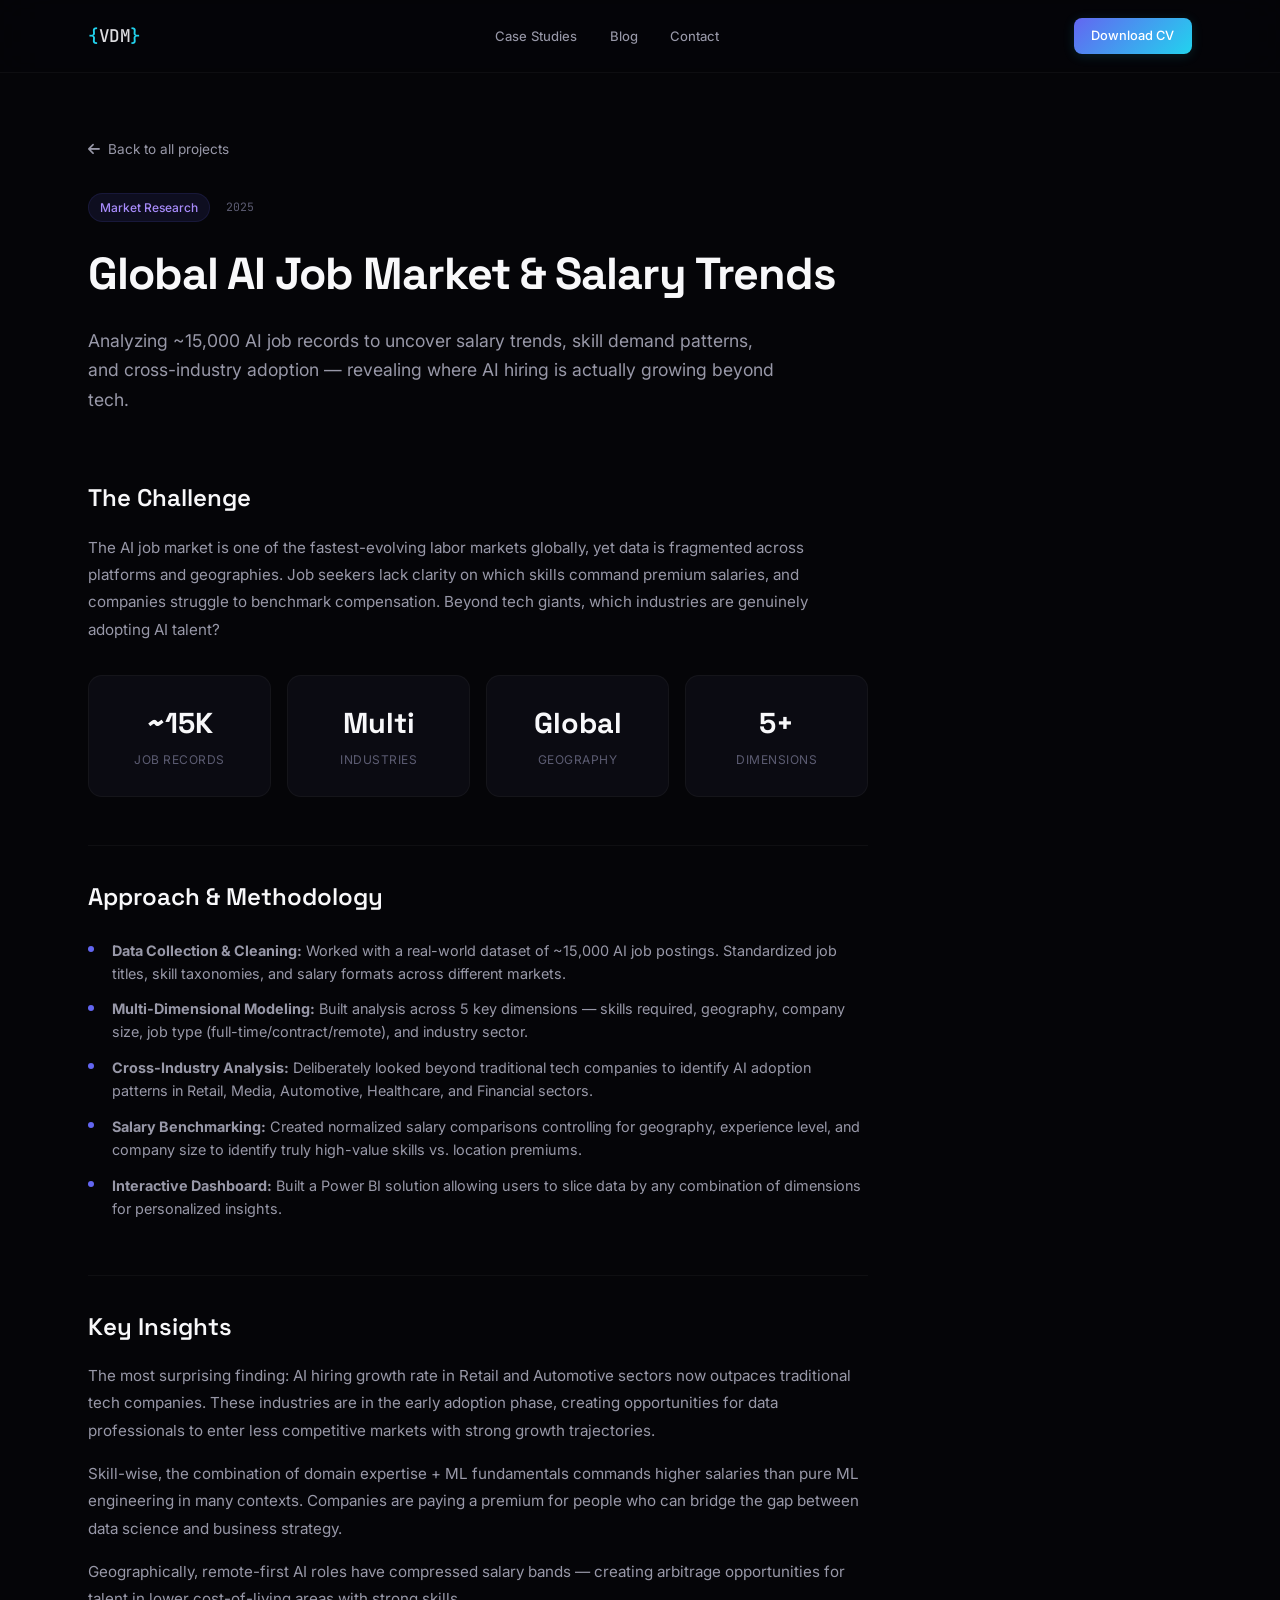
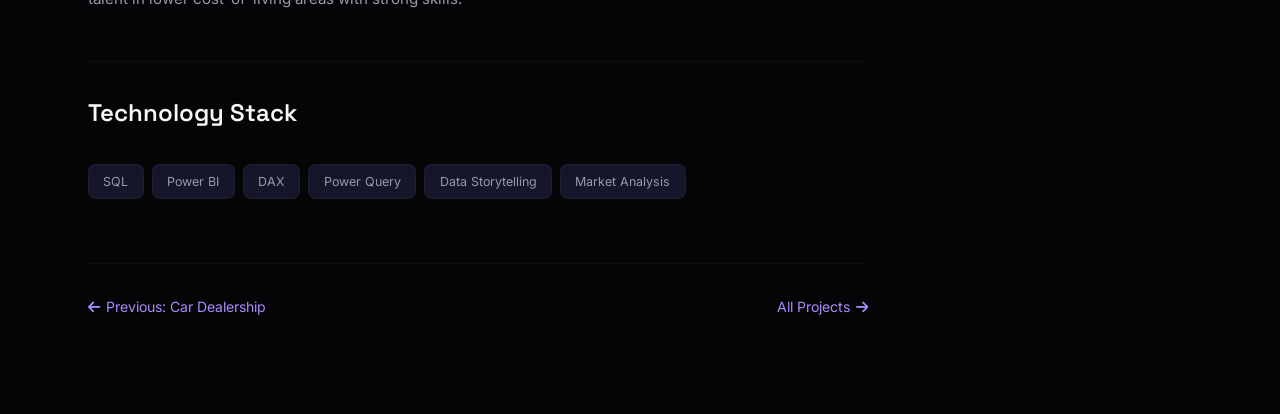
==== projects/ai-job-market.html @ 283f219d "Initialize source code Signed-off-by: gorgeousgangster <vomanh6a@gmail.com>" ====
<!DOCTYPE html>
<html lang="en">
<head>
    <meta charset="UTF-8">
    <meta name="viewport" content="width=device-width, initial-scale=1.0">
    <title>Global AI Job Market Analysis — Case Study | Vo Duc Manh</title>
    <link rel="stylesheet" href="../style.css">
    <link href="https://fonts.googleapis.com/css2?family=Space+Grotesk:wght@300;400;500;600;700&family=JetBrains+Mono:wght@400;500&family=Inter:wght@300;400;500&display=swap" rel="stylesheet">
    <link rel="stylesheet" href="https://cdnjs.cloudflare.com/ajax/libs/font-awesome/6.5.0/css/all.min.css">
    <style>
        .case-study { padding: calc(var(--nav-height) + 4rem) 0 6rem; }
        .case-study__back { display: inline-flex; align-items: center; gap: 0.5rem; font-size: 0.85rem; color: var(--text-2); margin-bottom: 2rem; transition: color 0.2s; }
        .case-study__back:hover { color: var(--accent-3); }
        .case-study__hero { margin-bottom: 4rem; }
        .case-study__meta { display: flex; gap: 1rem; align-items: center; margin-bottom: 1rem; }
        .case-study__tag { font-size: 0.75rem; font-weight: 500; color: var(--accent-3); padding: 0.25rem 0.7rem; background: var(--accent-glow); border-radius: 100px; border: 1px solid rgba(99,102,241,0.12); }
        .case-study__date { font-family: 'JetBrains Mono', monospace; font-size: 0.72rem; color: var(--text-3); }
        .case-study__title { font-family: 'Space Grotesk', sans-serif; font-size: clamp(2rem, 4vw, 2.8rem); font-weight: 700; letter-spacing: -1px; color: var(--text-0); margin-bottom: 1rem; }
        .case-study__subtitle { font-size: 1.1rem; color: var(--text-2); max-width: 700px; line-height: 1.7; }
        .case-study__body { max-width: 780px; }
        .case-study__body h2 { font-family: 'Space Grotesk', sans-serif; font-size: 1.5rem; font-weight: 600; color: var(--text-0); margin: 3rem 0 1rem; padding-top: 2rem; border-top: 1px solid var(--border); }
        .case-study__body h2:first-of-type { border-top: none; padding-top: 0; }
        .case-study__body p { font-size: 0.95rem; color: var(--text-2); line-height: 1.8; margin-bottom: 1rem; }
        .case-study__body ul { list-style: none; padding: 0; margin: 1rem 0; }
        .case-study__body li { font-size: 0.9rem; color: var(--text-2); padding: 0.4rem 0 0.4rem 1.5rem; position: relative; }
        .case-study__body li::before { content: ''; position: absolute; left: 0; top: 0.85rem; width: 6px; height: 6px; border-radius: 50%; background: var(--accent-1); }
        .case-study__metrics { display: grid; grid-template-columns: repeat(auto-fit, minmax(160px, 1fr)); gap: 1rem; margin: 2rem 0; }
        .case-study__metric-card { background: var(--surface); border: 1px solid var(--border); border-radius: var(--radius-md); padding: 1.5rem; text-align: center; }
        .case-study__metric-card strong { display: block; font-family: 'Space Grotesk', sans-serif; font-size: 1.8rem; color: var(--text-0); font-weight: 700; }
        .case-study__metric-card span { font-size: 0.75rem; color: var(--text-3); text-transform: uppercase; letter-spacing: 0.5px; }
        .case-study__tech { display: flex; flex-wrap: wrap; gap: 0.5rem; margin: 2rem 0; }
        .case-study__tech span { font-size: 0.78rem; padding: 0.4rem 0.9rem; background: var(--bg-3); border: 1px solid var(--border); border-radius: var(--radius-sm); color: var(--text-2); }
        .case-study__nav { display: flex; justify-content: space-between; margin-top: 4rem; padding-top: 2rem; border-top: 1px solid var(--border); }
        .case-study__nav a { font-size: 0.88rem; color: var(--accent-3); display: flex; align-items: center; gap: 0.4rem; transition: gap 0.2s; }
        .case-study__nav a:hover { gap: 0.7rem; }
    </style>
</head>
<body>
    <nav class="nav nav--scrolled">
        <div class="nav__inner">
            <a href="../index.html" class="nav__logo">
                <span class="nav__logo-bracket">{</span>VDM<span class="nav__logo-bracket">}</span>
            </a>
            <div class="nav__links">
                <a href="../index.html#projects" class="nav__link">Case Studies</a>
                <a href="../index.html#blog" class="nav__link">Blog</a>
                <a href="../index.html#contact" class="nav__link">Contact</a>
            </div>
            <div class="nav__actions">
                <a href="../index.html#resume" class="nav__cta">Download CV</a>
            </div>
        </div>
    </nav>

    <main class="case-study">
        <div class="container">
            <a href="../index.html#projects" class="case-study__back">
                <i class="fas fa-arrow-left"></i> Back to all projects
            </a>

            <div class="case-study__hero">
                <div class="case-study__meta">
                    <span class="case-study__tag">Market Research</span>
                    <span class="case-study__date">2025</span>
                </div>
                <h1 class="case-study__title">Global AI Job Market & Salary Trends</h1>
                <p class="case-study__subtitle">
                    Analyzing ~15,000 AI job records to uncover salary trends, skill demand patterns,
                    and cross-industry adoption — revealing where AI hiring is actually growing beyond tech.
                </p>
            </div>

            <div class="case-study__body">
                <h2>The Challenge</h2>
                <p>
                    The AI job market is one of the fastest-evolving labor markets globally, yet data
                    is fragmented across platforms and geographies. Job seekers lack clarity on which
                    skills command premium salaries, and companies struggle to benchmark compensation.
                    Beyond tech giants, which industries are genuinely adopting AI talent?
                </p>

                <div class="case-study__metrics">
                    <div class="case-study__metric-card">
                        <strong>~15K</strong>
                        <span>Job Records</span>
                    </div>
                    <div class="case-study__metric-card">
                        <strong>Multi</strong>
                        <span>Industries</span>
                    </div>
                    <div class="case-study__metric-card">
                        <strong>Global</strong>
                        <span>Geography</span>
                    </div>
                    <div class="case-study__metric-card">
                        <strong>5+</strong>
                        <span>Dimensions</span>
                    </div>
                </div>

                <h2>Approach & Methodology</h2>
                <ul>
                    <li><strong>Data Collection & Cleaning:</strong> Worked with a real-world dataset of ~15,000 AI job postings. Standardized job titles, skill taxonomies, and salary formats across different markets.</li>
                    <li><strong>Multi-Dimensional Modeling:</strong> Built analysis across 5 key dimensions — skills required, geography, company size, job type (full-time/contract/remote), and industry sector.</li>
                    <li><strong>Cross-Industry Analysis:</strong> Deliberately looked beyond traditional tech companies to identify AI adoption patterns in Retail, Media, Automotive, Healthcare, and Financial sectors.</li>
                    <li><strong>Salary Benchmarking:</strong> Created normalized salary comparisons controlling for geography, experience level, and company size to identify truly high-value skills vs. location premiums.</li>
                    <li><strong>Interactive Dashboard:</strong> Built a Power BI solution allowing users to slice data by any combination of dimensions for personalized insights.</li>
                </ul>

                <h2>Key Insights</h2>
                <p>
                    The most surprising finding: AI hiring growth rate in Retail and Automotive sectors
                    now outpaces traditional tech companies. These industries are in the early adoption
                    phase, creating opportunities for data professionals to enter less competitive markets
                    with strong growth trajectories.
                </p>
                <p>
                    Skill-wise, the combination of domain expertise + ML fundamentals commands higher
                    salaries than pure ML engineering in many contexts. Companies are paying a premium
                    for people who can bridge the gap between data science and business strategy.
                </p>
                <p>
                    Geographically, remote-first AI roles have compressed salary bands — creating
                    arbitrage opportunities for talent in lower cost-of-living areas with strong skills.
                </p>

                <h2>Technology Stack</h2>
                <div class="case-study__tech">
                    <span>SQL</span>
                    <span>Power BI</span>
                    <span>DAX</span>
                    <span>Power Query</span>
                    <span>Data Storytelling</span>
                    <span>Market Analysis</span>
                </div>

                <div class="case-study__nav">
                    <a href="car-dealership.html"><i class="fas fa-arrow-left"></i> Previous: Car Dealership</a>
                    <a href="../index.html#projects">All Projects <i class="fas fa-arrow-right"></i></a>
                </div>
            </div>
        </div>
    </main>
</body>
</html>
---- style.css ----
/* ═══════════════════════════════════════════════════════
   CINEMATIC PORTFOLIO — Immersive Dark Experience
   ═══════════════════════════════════════════════════════ */

:root {
    --bg-0: #050508;
    --bg-1: #0a0a10;
    --bg-2: #101018;
    --bg-3: #16162a;
    --bg-4: #1e1e38;
    --surface: rgba(14, 14, 22, 0.75);
    --text-0: #f8f8fa;
    --text-1: #dcdce0;
    --text-2: #9898a8;
    --text-3: #5c5c72;
    --accent-1: #6366f1;
    --accent-2: #8b5cf6;
    --accent-3: #a78bfa;
    --accent-4: #c4b5fd;
    --cyan: #22d3ee;
    --cyan-glow: rgba(34, 211, 238, 0.08);
    --accent-glow: rgba(99, 102, 241, 0.1);
    --gradient-main: linear-gradient(135deg, #6366f1 0%, #8b5cf6 50%, #a78bfa 100%);
    --gradient-cyan: linear-gradient(135deg, #6366f1, #22d3ee);
    --border: rgba(255, 255, 255, 0.04);
    --border-hover: rgba(99, 102, 241, 0.25);
    --radius-sm: 8px;
    --radius-md: 14px;
    --radius-lg: 22px;
    --radius-xl: 32px;
    --shadow-glow: 0 0 60px rgba(99,102,241,0.08);
    --ease-out: cubic-bezier(0.16, 1, 0.3, 1);
    --ease-smooth: cubic-bezier(0.4, 0, 0.2, 1);
    --ease-expo: cubic-bezier(0.19, 1, 0.22, 1);
    --nav-height: 72px;
}

[data-theme="light"] {
    --bg-0: #fafafc;
    --bg-1: #f2f2f6;
    --bg-2: #e8e8ee;
    --bg-3: #d8d8e2;
    --bg-4: #c0c0d0;
    --surface: rgba(255, 255, 255, 0.8);
    --text-0: #14141f;
    --text-1: #2a2a3a;
    --text-2: #5a5a70;
    --text-3: #8888a0;
    --accent-1: #4f46e5;
    --accent-2: #7c3aed;
    --accent-3: #6d28d9;
    --accent-4: #4f46e5;
    --cyan: #0891b2;
    --cyan-glow: rgba(8, 145, 178, 0.06);
    --accent-glow: rgba(79, 70, 229, 0.06);
    --gradient-main: linear-gradient(135deg, #4f46e5, #7c3aed);
    --gradient-cyan: linear-gradient(135deg, #4f46e5, #0891b2);
    --border: rgba(0, 0, 0, 0.06);
    --border-hover: rgba(79, 70, 229, 0.2);
    --shadow-glow: 0 0 40px rgba(79,70,229,0.06);
}

[data-theme="light"] .cursor-glow { opacity: 0.5; }
[data-theme="light"] .hero__grid-bg { opacity: 0.4; }
[data-theme="light"] .nav--scrolled { background: rgba(250,250,252,0.9); }
[data-theme="light"] .article-modal__backdrop { background: rgba(250,250,252,0.9); }
[data-theme="light"] .article-modal__container { background: #fff; }

*, *::before, *::after { margin: 0; padding: 0; box-sizing: border-box; }

html {
    scroll-behavior: smooth;
    font-size: 16px;
    -webkit-font-smoothing: antialiased;
}

body {
    font-family: 'Inter', -apple-system, sans-serif;
    background: var(--bg-0);
    color: var(--text-1);
    line-height: 1.6;
    overflow-x: hidden;
}

::selection { background: var(--accent-1); color: #fff; }

.container {
    max-width: 1200px;
    margin: 0 auto;
    padding: 0 clamp(1.5rem, 4vw, 3rem);
}

a { color: inherit; text-decoration: none; }
button { cursor: pointer; border: none; background: none; font: inherit; color: inherit; }
img { max-width: 100%; display: block; }

/* ═══════════════════════════════════════════════════════
   CURSOR & GLOW
   ═══════════════════════════════════════════════════════ */

.cursor-glow {
    position: fixed;
    top: 0; left: 0;
    width: 800px; height: 800px;
    border-radius: 50%;
    background: radial-gradient(circle, rgba(99,102,241,0.07) 0%, rgba(34,211,238,0.03) 30%, transparent 65%);
    pointer-events: none;
    z-index: 0;
    will-change: transform;
}

/* Spotlight on cards */
.spotlight::before {
    content: '';
    position: absolute;
    inset: 0;
    border-radius: inherit;
    background: radial-gradient(500px circle at var(--mx) var(--my), rgba(99,102,241,0.06), transparent 50%);
    opacity: var(--spot, 0);
    transition: opacity 0.4s;
    pointer-events: none;
    z-index: 1;
}

/* ═══════════════════════════════════════════════════════
   PAGE PROGRESS
   ═══════════════════════════════════════════════════════ */

.page-progress {
    position: fixed;
    top: 0; left: 0;
    height: 2px;
    width: 0%;
    background: var(--gradient-cyan);
    z-index: 10001;
    will-change: width;
}

/* ═══════════════════════════════════════════════════════
   NAVIGATION
   ═══════════════════════════════════════════════════════ */

.nav {
    position: fixed;
    top: 0; left: 0; right: 0;
    height: var(--nav-height);
    z-index: 1000;
    transition: background 0.5s, box-shadow 0.5s, backdrop-filter 0.5s;
}

.nav--scrolled {
    background: rgba(5, 5, 8, 0.88);
    backdrop-filter: blur(24px) saturate(1.3);
    box-shadow: 0 1px 0 var(--border);
}

.nav__inner {
    max-width: 1200px;
    margin: 0 auto;
    padding: 0 clamp(1.5rem, 4vw, 3rem);
    height: 100%;
    display: flex;
    align-items: center;
    justify-content: space-between;
}

.nav__logo {
    font-family: 'JetBrains Mono', monospace;
    font-size: 1.1rem;
    font-weight: 500;
    letter-spacing: -0.5px;
}

.nav__logo-bracket { color: var(--cyan); }

.nav__links {
    display: flex;
    gap: 0.25rem;
}

.nav__link {
    font-size: 0.82rem;
    font-weight: 450;
    color: var(--text-2);
    padding: 0.5rem 0.9rem;
    border-radius: var(--radius-sm);
    transition: color 0.3s, background 0.3s;
    position: relative;
}

.nav__link:hover, .nav__link--active {
    color: var(--text-0);
    background: rgba(255,255,255,0.03);
}

.nav__link--active::after {
    content: '';
    position: absolute;
    bottom: 4px; left: 50%;
    transform: translateX(-50%);
    width: 14px; height: 2px;
    background: var(--cyan);
    border-radius: 1px;
}

.nav__actions { display: flex; align-items: center; gap: 0.75rem; }

.theme-toggle {
    width: 38px; height: 38px;
    border-radius: 50%;
    display: flex; align-items: center; justify-content: center;
    border: 1px solid var(--border);
    transition: all 0.3s var(--ease-out);
    position: relative;
    overflow: hidden;
}

.theme-toggle:hover {
    border-color: var(--border-hover);
    background: var(--accent-glow);
}

.theme-toggle__icon {
    position: absolute;
    font-size: 0.95rem;
    transition: all 0.4s var(--ease-out);
}

.theme-toggle__icon--light { color: #f59e0b; opacity: 0; transform: rotate(-90deg) scale(0.5); }
.theme-toggle__icon--dark { color: var(--cyan); opacity: 1; transform: rotate(0) scale(1); }
[data-theme="light"] .theme-toggle__icon--light { opacity: 1; transform: rotate(0) scale(1); }
[data-theme="light"] .theme-toggle__icon--dark { opacity: 0; transform: rotate(90deg) scale(0.5); }

.nav__cta {
    font-size: 0.8rem;
    font-weight: 500;
    padding: 0.5rem 1.1rem;
    border-radius: var(--radius-sm);
    background: var(--gradient-cyan);
    color: white;
    transition: all 0.3s var(--ease-out);
    box-shadow: 0 2px 12px rgba(34,211,238,0.15);
}

.nav__cta:hover {
    transform: translateY(-1px);
    box-shadow: 0 6px 20px rgba(34,211,238,0.25);
}

.nav__menu-btn { display: none; color: var(--text-1); }

/* ═══════════════════════════════════════════════════════
   HERO
   ═══════════════════════════════════════════════════════ */

.hero {
    position: relative;
    min-height: 100vh;
    display: flex;
    align-items: center;
    overflow: hidden;
}

.hero__grid-bg {
    position: absolute; inset: 0;
    background-image:
        linear-gradient(rgba(99,102,241,0.025) 1px, transparent 1px),
        linear-gradient(90deg, rgba(99,102,241,0.025) 1px, transparent 1px);
    background-size: 80px 80px;
    mask-image: radial-gradient(ellipse 70% 50% at 50% 45%, black 20%, transparent 70%);
    -webkit-mask-image: radial-gradient(ellipse 70% 50% at 50% 45%, black 20%, transparent 70%);
}

.hero__particles { position: absolute; inset: 0; pointer-events: none; }

.particle {
    position: absolute;
    border-radius: 50%;
    background: rgba(99,102,241, var(--alpha, 0.2));
    animation: p-float var(--dur) linear var(--delay) infinite;
    will-change: transform, opacity;
}

@keyframes p-float {
    0%, 100% { transform: translate3d(0,0,0) scale(0.8); opacity: 0; }
    20% { opacity: 1; }
    80% { opacity: 0.6; }
    50% { transform: translate3d(var(--dx), var(--dy), 0) scale(1.2); }
}

.hero__content {
    position: relative; z-index: 2;
    max-width: 1200px;
    margin: 0 auto;
    padding: calc(var(--nav-height) + 4rem) clamp(1.5rem, 4vw, 3rem) 4rem;
    width: 100%;
}

.hero__badge {
    display: inline-flex;
    align-items: center;
    gap: 0.5rem;
    padding: 0.4rem 1rem;
    background: rgba(34,211,238,0.05);
    border: 1px solid rgba(34,211,238,0.12);
    border-radius: 100px;
    font-size: 0.75rem;
    color: var(--cyan);
    margin-bottom: 2.5rem;
    opacity: 0; animation: cinematic-up 1s var(--ease-expo) 0.3s forwards;
}

.hero__badge-dot {
    width: 6px; height: 6px;
    border-radius: 50%;
    background: #22c55e;
    animation: pulse-dot 2s infinite;
}

@keyframes pulse-dot {
    0%, 100% { box-shadow: 0 0 0 0 rgba(34,197,94,0.4); }
    50% { box-shadow: 0 0 0 6px rgba(34,197,94,0); }
}

.hero__title {
    font-family: 'Space Grotesk', sans-serif;
    font-size: clamp(3rem, 7vw, 5rem);
    font-weight: 700;
    line-height: 1.05;
    letter-spacing: -2.5px;
    margin-bottom: 1.5rem;
}

.hero__title-line {
    opacity: 0;
    animation: cinematic-up 1s var(--ease-expo) 0.4s forwards;
}

.hero__title-line--accent {
    display: inline;
}

.hero__title-word {
    display: inline-block;
    background: var(--gradient-cyan);
    -webkit-background-clip: text;
    -webkit-text-fill-color: transparent;
    background-clip: text;
    transition: transform 0.3s var(--ease-out), filter 0.3s;
}

.hero__title-word--out {
    transform: translateY(8px);
    filter: blur(4px) opacity(0);
}

.hero__subtitle {
    font-size: clamp(0.95rem, 1.6vw, 1.1rem);
    color: var(--text-2);
    max-width: 550px;
    line-height: 1.75;
    margin-bottom: 3rem;
    opacity: 0; animation: cinematic-up 1s var(--ease-expo) 0.85s forwards;
}

.hero__metrics {
    display: flex;
    gap: 3rem;
    margin-bottom: 3rem;
    opacity: 0; animation: cinematic-up 1s var(--ease-expo) 1s forwards;
}

.hero__metric {
    padding-left: 1rem;
    border-left: 2px solid;
    border-image: var(--gradient-cyan) 1;
}

.hero__metric-value {
    display: block;
    font-family: 'Space Grotesk', sans-serif;
    font-size: 2.2rem;
    font-weight: 700;
    color: var(--text-0);
    letter-spacing: -1px;
}

.hero__metric-label {
    font-size: 0.72rem;
    color: var(--text-3);
    text-transform: uppercase;
    letter-spacing: 0.8px;
}

.hero__socials {
    display: flex;
    gap: 1rem;
    margin-bottom: 3rem;
    opacity: 0; animation: cinematic-up 1s var(--ease-expo) 1.1s forwards;
}

.hero__socials a {
    width: 42px; height: 42px;
    display: flex; align-items: center; justify-content: center;
    border-radius: var(--radius-sm);
    border: 1px solid var(--border);
    color: var(--text-2);
    font-size: 1.1rem;
    transition: all 0.35s var(--ease-out);
}

.hero__socials a:hover {
    color: var(--cyan);
    border-color: var(--cyan);
    background: var(--cyan-glow);
    transform: translateY(-3px);
    box-shadow: 0 8px 20px rgba(34,211,238,0.1);
}

.hero__scroll-indicator {
    display: flex; align-items: center; gap: 1rem;
    opacity: 0; animation: cinematic-up 1s var(--ease-expo) 1.3s forwards;
}

.hero__scroll-indicator span {
    font-size: 0.7rem;
    color: var(--text-3);
    text-transform: uppercase;
    letter-spacing: 1.5px;
}

.hero__scroll-line {
    width: 40px; height: 1px;
    background: var(--text-3);
    position: relative; overflow: hidden;
}

.hero__scroll-line::after {
    content: '';
    position: absolute; left: -100%; top: 0;
    width: 100%; height: 100%;
    background: var(--cyan);
    animation: scroll-line 2.5s ease-in-out infinite;
}

@keyframes scroll-line { 0% { left: -100%; } 100% { left: 100%; } }

.hero__visual {
    position: absolute;
    top: 0; right: 0;
    width: 55%; height: 100%;
    pointer-events: none;
    opacity: 0.35;
}

#heroCanvas { width: 100%; height: 100%; }

@keyframes cinematic-up {
    from { opacity: 0; transform: translate3d(0, 40px, 0); filter: blur(4px); }
    to { opacity: 1; transform: translate3d(0, 0, 0); filter: blur(0); }
}

/* ═══════════════════════════════════════════════════════
   SECTION HEADERS
   ═══════════════════════════════════════════════════════ */

.section-header { margin-bottom: 4rem; }

.section-header__tag {
    display: inline-block;
    font-family: 'JetBrains Mono', monospace;
    font-size: 0.72rem;
    color: var(--cyan);
    letter-spacing: 1.5px;
    margin-bottom: 1rem;
    padding: 0.3rem 0.8rem;
    background: var(--cyan-glow);
    border: 1px solid rgba(34,211,238,0.1);
    border-radius: 100px;
}

.section-header__title {
    font-family: 'Space Grotesk', sans-serif;
    font-size: clamp(2rem, 4.5vw, 3.2rem);
    font-weight: 700;
    line-height: 1.15;
    letter-spacing: -1.5px;
    color: var(--text-0);
}

.section-header__title em {
    font-style: normal;
    background: var(--gradient-cyan);
    -webkit-background-clip: text;
    -webkit-text-fill-color: transparent;
    background-clip: text;
}

/* ═══════════════════════════════════════════════════════
   ABOUT
   ═══════════════════════════════════════════════════════ */

.about { padding: 8rem 0; }

.about__layout {
    display: grid;
    grid-template-columns: 1.2fr 1fr;
    gap: 4rem;
    align-items: start;
}

.about__lead {
    font-size: 1.2rem;
    color: var(--text-0);
    font-weight: 450;
    margin-bottom: 1.5rem;
    line-height: 1.65;
}

.about__narrative p {
    color: var(--text-2);
    margin-bottom: 1rem;
    font-size: 0.92rem;
}

.about__narrative strong { color: var(--text-0); font-weight: 500; }
.about__stats { display: flex; flex-direction: column; gap: 1rem; }

.stat-card {
    display: flex;
    align-items: center;
    gap: 1.25rem;
    padding: 1.4rem 1.5rem;
    background: var(--surface);
    border: 1px solid var(--border);
    border-radius: var(--radius-md);
    backdrop-filter: blur(12px);
    position: relative;
    overflow: hidden;
    opacity: 0;
    transform: translateX(30px);
    transition: all 0.7s var(--ease-expo);
}

.stat-card.visible { opacity: 1; transform: translateX(0); }
.stat-card:hover { border-color: var(--border-hover); box-shadow: var(--shadow-glow); }

.stat-card__icon {
    width: 46px; height: 46px;
    display: flex; align-items: center; justify-content: center;
    background: var(--cyan-glow);
    border: 1px solid rgba(34,211,238,0.1);
    border-radius: var(--radius-md);
    flex-shrink: 0;
}

.stat-card__icon i { font-size: 1.1rem; color: var(--cyan); }
.stat-card__content h4 { font-size: 0.92rem; font-weight: 600; color: var(--text-0); }
.stat-card__content p { font-size: 0.82rem; color: var(--text-2); }
.stat-card__meta { font-size: 0.72rem; color: var(--text-3); font-family: 'JetBrains Mono', monospace; }

/* ═══════════════════════════════════════════════════════
   TIMELINE
   ═══════════════════════════════════════════════════════ */

.journey { padding: 8rem 0; background: var(--bg-1); }

.timeline { position: relative; padding: 2rem 0; }

.timeline__line {
    position: absolute;
    left: 50%; top: 0; bottom: 0;
    width: 2px;
    background: var(--border);
    transform: translateX(-50%);
}

.timeline__progress {
    position: absolute; top: 0; left: 0;
    width: 100%; height: 0%;
    background: var(--gradient-cyan);
    border-radius: 1px;
}

.timeline__items { position: relative; }

.timeline__item {
    display: flex;
    justify-content: flex-end;
    padding: 0 0 4rem;
    width: 50%;
    padding-right: 3rem;
    position: relative;
    opacity: 0;
    transform: translateY(30px) scale(0.97);
    transition: all 0.8s var(--ease-expo);
}

.timeline__item.visible { opacity: 1; transform: translateY(0) scale(1); }

.timeline__item:nth-child(even) {
    justify-content: flex-start;
    margin-left: 50%;
    padding-right: 0;
    padding-left: 3rem;
}

.timeline__dot {
    position: absolute;
    right: -7px; top: 1.5rem;
    width: 14px; height: 14px;
    border-radius: 50%;
    background: var(--bg-1);
    border: 2px solid var(--text-3);
    transition: all 0.5s var(--ease-out);
    z-index: 2;
}

.timeline__item:nth-child(even) .timeline__dot { right: auto; left: -7px; }

.timeline__item.visible .timeline__dot {
    border-color: var(--cyan);
    background: var(--cyan);
    box-shadow: 0 0 16px rgba(34,211,238,0.5);
}

.timeline__card {
    background: var(--surface);
    border: 1px solid var(--border);
    border-radius: var(--radius-md);
    padding: 1.75rem;
    backdrop-filter: blur(12px);
    position: relative;
    overflow: hidden;
    transition: border-color 0.4s;
    width: 100%;
}

.timeline__card:hover { border-color: var(--border-hover); }

.timeline__date { font-family: 'JetBrains Mono', monospace; font-size: 0.7rem; color: var(--cyan); }
.timeline__card h3 { font-family: 'Space Grotesk', sans-serif; font-size: 1.05rem; font-weight: 600; color: var(--text-0); margin: 0.5rem 0; }
.timeline__card p { font-size: 0.85rem; color: var(--text-2); line-height: 1.6; }

.timeline__tags { display: flex; flex-wrap: wrap; gap: 0.4rem; margin-top: 1rem; }
.timeline__tags span {
    font-size: 0.68rem;
    padding: 0.2rem 0.55rem;
    background: var(--cyan-glow);
    border: 1px solid rgba(34,211,238,0.08);
    border-radius: 100px;
    color: var(--cyan);
    font-weight: 500;
}

/* ═══════════════════════════════════════════════════════
   CASE STUDIES
   ═══════════════════════════════════════════════════════ */

.projects { padding: 8rem 0; }
.cases { display: flex; flex-direction: column; gap: 7rem; }

.case {
    display: grid;
    grid-template-columns: 1fr 1.1fr;
    gap: 3.5rem;
    align-items: center;
    opacity: 0;
    transform: translateY(50px);
    transition: all 0.9s var(--ease-expo);
}

.case.visible { opacity: 1; transform: translateY(0); }
.case--reversed { grid-template-columns: 1.1fr 1fr; }
.case--reversed .case__visual { order: 2; }
.case--reversed .case__content { order: 1; }

.case__visual {
    background: var(--bg-2);
    border: 1px solid var(--border);
    border-radius: var(--radius-lg);
    padding: 2.5rem;
    aspect-ratio: 4/3;
    display: flex;
    align-items: center;
    justify-content: center;
    overflow: hidden;
    position: relative;
    transition: transform 0.15s linear;
}

/* Chart bars */
.case__chart-bars {
    display: flex;
    align-items: flex-end;
    gap: 1.5rem;
    height: 100%; width: 100%;
    padding: 1rem;
}

.chart-bar {
    flex: 1;
    height: 0%;
    background: var(--gradient-cyan);
    border-radius: var(--radius-sm) var(--radius-sm) 0 0;
    position: relative;
    transition: height 1.2s var(--ease-expo);
    transition-delay: var(--delay);
    min-width: 40px;
}

.case.visible .chart-bar { height: var(--height); }

.chart-bar::after {
    content: attr(data-value);
    position: absolute; top: -28px; left: 50%;
    transform: translateX(-50%);
    font-family: 'JetBrains Mono', monospace;
    font-size: 0.7rem; color: var(--cyan);
    opacity: 0; transition: opacity 0.5s 0.8s;
}

.case.visible .chart-bar::after { opacity: 1; }

.chart-bar::before {
    content: attr(data-label);
    position: absolute; bottom: -24px; left: 50%;
    transform: translateX(-50%);
    font-size: 0.65rem; color: var(--text-3); white-space: nowrap;
}

/* Donut */
.case__donut { position: relative; width: 200px; height: 200px; }
.donut-svg { width: 100%; height: 100%; transform: rotate(-90deg); }
.donut-segment { transition: stroke-dashoffset 1.8s var(--ease-expo); }
.donut-center { position: absolute; top: 50%; left: 50%; transform: translate(-50%,-50%); text-align: center; }
.donut-value { display: block; font-family: 'Space Grotesk',sans-serif; font-size: 1.5rem; font-weight: 700; color: var(--text-0); }
.donut-label { font-size: 0.72rem; color: var(--text-3); }

/* Line chart */
.case__line-chart { width: 100%; height: 100%; display: flex; flex-direction: column; }
.line-svg { flex: 1; width: 100%; }
.line-chart__grid { stroke: var(--border); stroke-width: 0.5; stroke-dasharray: 4 4; }
.line-chart__line {
    fill: none; stroke: var(--cyan); stroke-width: 2.5;
    stroke-linecap: round; stroke-linejoin: round;
    stroke-dasharray: 600; stroke-dashoffset: 600;
    transition: stroke-dashoffset 2.2s var(--ease-expo);
}
.line-chart__line--secondary { stroke: var(--accent-3); stroke-width: 1.5; opacity: 0.5; }
.case.visible .line-chart__line { stroke-dashoffset: 0; }
.line-chart__labels { display: flex; justify-content: space-between; padding-top: 0.75rem; }
.line-chart__labels span { font-size: 0.68rem; color: var(--text-3); }

/* Case content */
.case__meta { display: flex; gap: 1rem; align-items: center; margin-bottom: 0.75rem; }
.case__category {
    font-size: 0.72rem; font-weight: 500; color: var(--cyan);
    padding: 0.25rem 0.7rem;
    background: var(--cyan-glow);
    border-radius: 100px;
    border: 1px solid rgba(34,211,238,0.1);
}
.case__year { font-family: 'JetBrains Mono', monospace; font-size: 0.7rem; color: var(--text-3); }
.case__title { font-family: 'Space Grotesk', sans-serif; font-size: 1.5rem; font-weight: 700; color: var(--text-0); margin-bottom: 1.25rem; letter-spacing: -0.5px; }
.case__description p { font-size: 0.88rem; color: var(--text-2); margin-bottom: 0.7rem; line-height: 1.7; }
.case__description strong { color: var(--text-0); font-weight: 500; }
.case__stack { display: flex; flex-wrap: wrap; gap: 0.4rem; margin: 1.5rem 0; }
.case__stack span {
    font-size: 0.7rem; padding: 0.28rem 0.65rem;
    background: var(--bg-3); border: 1px solid var(--border);
    border-radius: var(--radius-sm); color: var(--text-2);
}
.case__link {
    display: inline-flex; align-items: center; gap: 0.5rem;
    font-size: 0.85rem; font-weight: 500; color: var(--cyan);
    transition: gap 0.3s var(--ease-out), color 0.3s;
}
.case__link:hover { gap: 0.8rem; color: var(--accent-3); }

/* ═══════════════════════════════════════════════════════
   SKILLS
   ═══════════════════════════════════════════════════════ */

.skills { padding: 8rem 0; background: var(--bg-1); }

.skills__radar {
    display: grid;
    grid-template-columns: 1fr 1.3fr;
    gap: 4rem;
    align-items: center;
}

.skills__chart { display: flex; justify-content: center; }
#skillsRadar { max-width: 350px; }

.skills__list { display: flex; flex-direction: column; gap: 2.5rem; }
.skill-group__title {
    display: flex; align-items: center; gap: 0.6rem;
    font-size: 0.88rem; font-weight: 600; color: var(--text-0);
    margin-bottom: 1.2rem;
}
.skill-group__indicator { width: 10px; height: 10px; border-radius: 3px; background: var(--color); }
.skill-group__items { display: flex; flex-direction: column; gap: 0.85rem; }

.skill-item { display: flex; align-items: center; gap: 1rem; }
.skill-item__name { font-size: 0.8rem; color: var(--text-2); min-width: 110px; font-weight: 450; }
.skill-item__bar { flex: 1; height: 5px; background: var(--bg-3); border-radius: 3px; overflow: hidden; }
.skill-item__fill {
    height: 100%; width: 0%; border-radius: 3px;
    background: var(--gradient-cyan);
    transition: width 1.4s var(--ease-expo);
}
.skill-item__fill.visible { width: calc(var(--target-width) * 1%); }

/* ═══════════════════════════════════════════════════════
   BLOG
   ═══════════════════════════════════════════════════════ */

.blog { padding: 8rem 0; }

.blog__grid {
    display: grid;
    grid-template-columns: 1.5fr 1fr 1fr;
    gap: 1.5rem;
}

.blog-card {
    background: var(--surface);
    border: 1px solid var(--border);
    border-radius: var(--radius-lg);
    overflow: hidden;
    display: flex; flex-direction: column;
    position: relative;
    opacity: 0;
    transform: translateY(30px) scale(0.96);
    transition: all 0.8s var(--ease-expo), border-color 0.4s, box-shadow 0.4s;
}

.blog-card.visible { opacity: 1; transform: translateY(0) scale(1); }
.blog-card:hover { border-color: var(--border-hover); box-shadow: 0 12px 40px rgba(0,0,0,0.2); transform: translateY(-4px) scale(1); }
.blog-card--featured { grid-row: span 2; }

.blog-card__image { position: relative; overflow: hidden; }
.blog-card--featured .blog-card__image { height: 220px; }

.blog-card__placeholder {
    width: 100%; height: 140px;
    background: linear-gradient(135deg, rgba(34,211,238,0.05), rgba(99,102,241,0.05));
    display: flex; align-items: center; justify-content: center;
    border-bottom: 1px solid var(--border);
}
.blog-card--featured .blog-card__placeholder { height: 100%; }
.blog-card__placeholder i { font-size: 2.5rem; color: var(--cyan); opacity: 0.5; }

.blog-card__content { padding: 1.5rem; flex: 1; display: flex; flex-direction: column; }
.blog-card__meta { display: flex; justify-content: space-between; align-items: center; margin-bottom: 0.75rem; }
.blog-card__tag { font-size: 0.68rem; font-weight: 500; color: var(--cyan); padding: 0.2rem 0.6rem; background: var(--cyan-glow); border-radius: 100px; }
.blog-card__date { font-size: 0.7rem; color: var(--text-3); font-family: 'JetBrains Mono', monospace; }
.blog-card h3 { font-family: 'Space Grotesk', sans-serif; font-size: 1rem; font-weight: 600; color: var(--text-0); margin-bottom: 0.5rem; line-height: 1.4; }
.blog-card--featured h3 { font-size: 1.25rem; }
.blog-card p { font-size: 0.82rem; color: var(--text-2); line-height: 1.6; flex: 1; }

.blog-card__link {
    display: inline-flex; align-items: center; gap: 0.4rem;
    margin-top: 1rem; font-size: 0.8rem; font-weight: 500;
    color: var(--cyan); padding: 0;
    transition: gap 0.3s var(--ease-out);
}
.blog-card__link:hover { gap: 0.7rem; }

/* ═══════════════════════════════════════════════════════
   RESUME
   ═══════════════════════════════════════════════════════ */

.resume { padding: 8rem 0; background: var(--bg-1); }

.resume__layout {
    display: grid;
    grid-template-columns: 1.2fr 1fr;
    gap: 4rem;
    align-items: center;
}

.resume__preview { perspective: 1000px; }

.resume__paper {
    background: linear-gradient(145deg, var(--bg-3), var(--bg-2));
    border: 1px solid var(--border);
    border-radius: var(--radius-lg);
    padding: 2.5rem;
    transform: rotateY(-3deg) rotateX(2deg);
    transition: transform 0.6s var(--ease-expo);
    box-shadow: 0 30px 80px rgba(0,0,0,0.4);
}

.resume__paper:hover { transform: rotateY(0) rotateX(0); }

.resume__paper-header { margin-bottom: 2rem; padding-bottom: 1.5rem; border-bottom: 1px solid var(--border); }
.resume__paper-header h3 { font-family: 'Space Grotesk', sans-serif; font-size: 1.5rem; font-weight: 700; color: var(--text-0); }
.resume__paper-header p { color: var(--text-2); font-size: 0.85rem; }

.resume__paper-section { margin-bottom: 1.5rem; }
.resume__paper-section h4 { font-size: 0.72rem; text-transform: uppercase; letter-spacing: 1.2px; color: var(--cyan); margin-bottom: 1rem; }
.resume__entry { margin-bottom: 1rem; padding-left: 1rem; border-left: 2px solid var(--border); }
.resume__entry-title { font-size: 0.88rem; font-weight: 600; color: var(--text-0); }
.resume__entry-date { font-family: 'JetBrains Mono', monospace; font-size: 0.68rem; color: var(--text-3); float: right; }
.resume__entry p { font-size: 0.8rem; color: var(--text-2); }
.resume__badges { display: flex; flex-wrap: wrap; gap: 0.5rem; }
.resume__badge {
    font-size: 0.7rem; padding: 0.3rem 0.7rem;
    background: var(--cyan-glow); border: 1px solid rgba(34,211,238,0.1);
    border-radius: 100px; color: var(--cyan); font-weight: 500;
}

.resume__download { text-align: center; }
.resume__stats { display: flex; justify-content: center; gap: 2.5rem; margin-bottom: 2.5rem; }
.resume__stat { text-align: center; }
.resume__stat-number { display: block; font-family: 'Space Grotesk', sans-serif; font-size: 2.5rem; font-weight: 700; color: var(--text-0); letter-spacing: -1px; }
.resume__stat-label { font-size: 0.72rem; color: var(--text-3); text-transform: uppercase; letter-spacing: 0.8px; }

.resume__btn {
    display: inline-flex; align-items: center; gap: 0.75rem;
    padding: 1rem 2.5rem;
    background: var(--gradient-cyan);
    color: white; border-radius: var(--radius-md);
    font-weight: 500; font-size: 0.92rem;
    transition: all 0.4s var(--ease-out);
    box-shadow: 0 4px 20px rgba(34,211,238,0.2);
}

.resume__btn:hover { transform: translateY(-3px); box-shadow: 0 10px 35px rgba(34,211,238,0.3); }
.resume__note { margin-top: 1rem; font-size: 0.72rem; color: var(--text-3); }

/* ═══════════════════════════════════════════════════════
   CONTACT
   ═══════════════════════════════════════════════════════ */

.contact { padding: 8rem 0; }

.contact__layout {
    display: grid;
    grid-template-columns: 1fr 1fr;
    gap: 4rem;
}

.contact__text { font-size: 1rem; color: var(--text-2); line-height: 1.7; margin-bottom: 2.5rem; }
.contact__channels { display: flex; flex-direction: column; gap: 0.7rem; }

.contact__channel {
    display: flex; align-items: center; gap: 1rem;
    padding: 1rem 1.25rem;
    background: var(--surface);
    border: 1px solid var(--border);
    border-radius: var(--radius-md);
    position: relative; overflow: hidden;
    transition: all 0.4s var(--ease-out);
}

.contact__channel:hover {
    border-color: var(--border-hover);
    transform: translateX(4px);
    box-shadow: var(--shadow-glow);
}

.contact__channel-icon {
    width: 38px; height: 38px;
    display: flex; align-items: center; justify-content: center;
    background: var(--cyan-glow);
    border-radius: var(--radius-sm);
    flex-shrink: 0;
}

.contact__channel-icon i { color: var(--cyan); font-size: 0.95rem; }
.contact__channel-info { flex: 1; }
.contact__channel-label { display: block; font-size: 0.68rem; color: var(--text-3); text-transform: uppercase; letter-spacing: 0.5px; }
.contact__channel-value { font-size: 0.85rem; color: var(--text-0); font-weight: 450; }
.contact__channel-arrow { color: var(--text-3); font-size: 0.75rem; transition: transform 0.3s, color 0.3s; }
.contact__channel:hover .contact__channel-arrow { transform: translateX(4px); color: var(--cyan); }

/* Form */
.contact__form { display: flex; flex-direction: column; gap: 1.5rem; }

.form-group { position: relative; }
.form-group input, .form-group textarea {
    width: 100%;
    padding: 1.1rem 1rem 0.6rem;
    background: var(--bg-2);
    border: 1px solid var(--border);
    border-radius: var(--radius-md);
    color: var(--text-0);
    font-size: 0.88rem;
    font-family: inherit;
    outline: none;
    transition: border-color 0.3s;
    resize: vertical;
}

.form-group input:focus, .form-group textarea:focus { border-color: var(--cyan); }

.form-group label {
    position: absolute; left: 1rem; top: 50%; transform: translateY(-50%);
    font-size: 0.85rem; color: var(--text-3);
    pointer-events: none;
    transition: all 0.3s var(--ease-out);
}

.form-group textarea ~ label { top: 1.1rem; transform: none; }

.form-group input:focus ~ label,
.form-group input:not(:placeholder-shown) ~ label,
.form-group textarea:focus ~ label,
.form-group textarea:not(:placeholder-shown) ~ label {
    top: 0.4rem; transform: none;
    font-size: 0.65rem; color: var(--cyan);
}

.contact__submit {
    display: inline-flex; align-items: center; justify-content: center; gap: 0.6rem;
    padding: 1rem 2rem;
    background: var(--gradient-cyan);
    color: white; border-radius: var(--radius-md);
    font-weight: 500; font-size: 0.88rem;
    transition: all 0.4s var(--ease-out);
    box-shadow: 0 4px 20px rgba(34,211,238,0.2);
    align-self: flex-start;
}

.contact__submit:hover { transform: translateY(-2px); box-shadow: 0 8px 30px rgba(34,211,238,0.3); }

/* ═══════════════════════════════════════════════════════
   FOOTER
   ═══════════════════════════════════════════════════════ */

.footer { padding: 3rem 0; border-top: 1px solid var(--border); }
.footer__inner { display: flex; align-items: center; justify-content: space-between; }
.footer__logo { font-family: 'JetBrains Mono', monospace; font-size: 1rem; color: var(--cyan); }
.footer__brand p { font-size: 0.78rem; color: var(--text-3); margin-top: 0.2rem; }
.footer__links { display: flex; gap: 2rem; }
.footer__links a { font-size: 0.8rem; color: var(--text-3); transition: color 0.3s; }
.footer__links a:hover { color: var(--text-0); }
.footer__copy p { font-size: 0.72rem; color: var(--text-3); }

/* ═══════════════════════════════════════════════════════
   ARTICLE MODAL
   ═══════════════════════════════════════════════════════ */

.article-modal {
    position: fixed; inset: 0; z-index: 9999;
    display: flex; align-items: center; justify-content: center;
    opacity: 0; visibility: hidden;
    transition: opacity 0.5s var(--ease-smooth), visibility 0s 0.5s;
}

.article-modal.active { opacity: 1; visibility: visible; transition: opacity 0.5s var(--ease-smooth), visibility 0s; }

.article-modal__backdrop {
    position: absolute; inset: 0;
    background: rgba(0,0,0,0.88);
    backdrop-filter: blur(12px);
}

.article-modal__container {
    position: relative;
    width: 90%; max-width: 800px; max-height: 85vh;
    background: var(--bg-1);
    border: 1px solid var(--border);
    border-radius: var(--radius-xl);
    overflow-y: auto;
    box-shadow: 0 40px 100px rgba(0,0,0,0.5), var(--shadow-glow);
    transform: translateY(40px) scale(0.92);
    transition: transform 0.6s var(--ease-expo);
    scrollbar-width: thin;
    scrollbar-color: var(--bg-4) transparent;
}

.article-modal.active .article-modal__container { transform: translateY(0) scale(1); }

.article-modal__close {
    position: sticky; top: 1.5rem; float: right;
    margin: 1.5rem 1.5rem 0 0;
    width: 40px; height: 40px;
    display: flex; align-items: center; justify-content: center;
    background: var(--bg-3);
    border: 1px solid var(--border);
    border-radius: 50%;
    color: var(--text-2); font-size: 1rem; z-index: 10;
    transition: all 0.3s var(--ease-out);
}

.article-modal__close:hover { background: var(--accent-1); color: white; transform: rotate(90deg); }

.article { padding: 3rem; }
.article__header { margin-bottom: 2.5rem; padding-bottom: 2rem; border-bottom: 1px solid var(--border); }
.article__tag { display: inline-block; font-size: 0.7rem; font-weight: 500; color: var(--cyan); padding: 0.25rem 0.7rem; background: var(--cyan-glow); border-radius: 100px; border: 1px solid rgba(34,211,238,0.1); margin-bottom: 1rem; }
.article__header h1 { font-family: 'Space Grotesk', sans-serif; font-size: clamp(1.4rem,3vw,1.9rem); font-weight: 700; color: var(--text-0); letter-spacing: -0.5px; line-height: 1.3; margin-bottom: 0.75rem; }
.article__meta { font-size: 0.8rem; color: var(--text-3); }
.article__body h2 { font-family: 'Space Grotesk', sans-serif; font-size: 1.2rem; font-weight: 600; color: var(--text-0); margin: 2.5rem 0 1rem; }
.article__body h2:first-child { margin-top: 0; }
.article__body p { font-size: 0.9rem; color: var(--text-2); line-height: 1.8; margin-bottom: 1rem; }
.article__body ul, .article__body ol { list-style: none; padding: 0; margin: 1rem 0 1.5rem; }
.article__body li { font-size: 0.88rem; color: var(--text-2); padding: 0.5rem 0 0.5rem 1.5rem; position: relative; line-height: 1.7; }
.article__body ul li::before { content: ''; position: absolute; left: 0; top: 1rem; width: 5px; height: 5px; border-radius: 50%; background: var(--cyan); }
.article__body ol { counter-reset: step; }
.article__body ol li { counter-increment: step; }
.article__body ol li::before { content: counter(step); position: absolute; left: 0; top: 0.5rem; width: 18px; height: 18px; display: flex; align-items: center; justify-content: center; font-size: 0.65rem; font-weight: 600; color: var(--cyan); background: var(--cyan-glow); border-radius: 50%; }
.article__body strong { color: var(--text-0); font-weight: 500; }

.article__metrics { display: grid; grid-template-columns: repeat(4, 1fr); gap: 1rem; margin: 2rem 0; }
.article__metric { background: var(--bg-2); border: 1px solid var(--border); border-radius: var(--radius-md); padding: 1.2rem; text-align: center; }
.article__metric strong { display: block; font-family: 'Space Grotesk', sans-serif; font-size: 1.4rem; font-weight: 700; color: var(--text-0); margin-bottom: 0.2rem; }
.article__metric span { font-size: 0.68rem; color: var(--text-3); text-transform: uppercase; letter-spacing: 0.5px; }

.article__cta { margin-top: 2.5rem; padding-top: 2rem; border-top: 1px solid var(--border); }
.article__cta .btn-primary {
    display: inline-flex; align-items: center; gap: 0.6rem;
    padding: 0.85rem 1.75rem;
    background: var(--gradient-cyan);
    color: white; border-radius: var(--radius-md);
    font-weight: 500; font-size: 0.85rem;
    transition: all 0.4s var(--ease-out);
    box-shadow: 0 4px 20px rgba(34,211,238,0.2);
}
.article__cta .btn-primary:hover { transform: translateY(-2px); box-shadow: 0 8px 30px rgba(34,211,238,0.3); }

/* ═══════════════════════════════════════════════════════
   BACK TO TOP & PROGRESS
   ═══════════════════════════════════════════════════════ */

.page-progress {
    position: fixed; top: 0; left: 0;
    height: 2px; width: 0%;
    background: var(--gradient-cyan);
    z-index: 10001;
    will-change: width;
}

.back-to-top {
    position: fixed; bottom: 2rem; right: 2rem;
    width: 44px; height: 44px;
    border-radius: 50%;
    background: var(--bg-3);
    border: 1px solid var(--border);
    color: var(--text-2); font-size: 0.9rem;
    display: flex; align-items: center; justify-content: center;
    z-index: 900;
    opacity: 0; transform: translateY(20px) scale(0.8);
    pointer-events: none;
    transition: all 0.4s var(--ease-expo);
    backdrop-filter: blur(8px);
}

.back-to-top.visible { opacity: 1; transform: translateY(0) scale(1); pointer-events: auto; }
.back-to-top:hover { background: var(--cyan); color: white; border-color: var(--cyan); transform: translateY(-3px) scale(1.05); box-shadow: 0 8px 25px rgba(34,211,238,0.3); }

/* ═══════════════════════════════════════════════════════
   PERFORMANCE
   ═══════════════════════════════════════════════════════ */

.hero__visual, .hero__content, .cursor-glow, .particle, .back-to-top, .page-progress { will-change: transform; }
section { contain: layout style; }

/* Theme transition */
body.theme-transitioning,
body.theme-transitioning section,
body.theme-transitioning .nav,
body.theme-transitioning .stat-card,
body.theme-transitioning .timeline__card,
body.theme-transitioning .blog-card,
body.theme-transitioning .contact__channel,
body.theme-transitioning .resume__paper {
    transition: background-color 0.4s, border-color 0.4s, color 0.4s !important;
}

/* ═══════════════════════════════════════════════════════
   RESPONSIVE
   ═══════════════════════════════════════════════════════ */

@media (max-width: 1024px) {
    .hero__visual { width: 40%; opacity: 0.2; }
    .about__layout { grid-template-columns: 1fr; gap: 3rem; }
    .skills__radar { grid-template-columns: 1fr; }
    .resume__layout { grid-template-columns: 1fr; gap: 3rem; }
    .blog__grid { grid-template-columns: 1fr 1fr; }
    .blog-card--featured { grid-row: auto; }
}

@media (max-width: 768px) {
    .nav__links { display: none; position: absolute; top: var(--nav-height); left: 0; right: 0; background: rgba(5,5,8,0.97); backdrop-filter: blur(20px); flex-direction: column; padding: 1.5rem 2rem; border-bottom: 1px solid var(--border); }
    .nav__links.active { display: flex; }
    .nav__menu-btn { display: block; }
    .nav__cta { display: none; }

    .hero__visual { display: none; }
    .hero__title { font-size: clamp(2.2rem,9vw,3.2rem); letter-spacing: -1.5px; }
    .hero__metrics { flex-direction: column; gap: 1.5rem; }

    .timeline__line { left: 1rem; }
    .timeline__item, .timeline__item:nth-child(even) { width: 100%; margin-left: 0; padding-left: 3rem; padding-right: 0; justify-content: flex-start; }
    .timeline__dot, .timeline__item:nth-child(even) .timeline__dot { left: 5px; right: auto; }

    .case { grid-template-columns: 1fr; gap: 2rem; }
    .case--reversed { grid-template-columns: 1fr; }
    .case--reversed .case__visual, .case--reversed .case__content { order: unset; }
    .case__visual { aspect-ratio: 16/10; }

    .contact__layout { grid-template-columns: 1fr; gap: 3rem; }
    .blog__grid { grid-template-columns: 1fr; }
    .footer__inner { flex-direction: column; gap: 1.5rem; text-align: center; }

    .article-modal__container { width: 95%; max-height: 92vh; }
    .article { padding: 2rem 1.5rem; }
    .article__metrics { grid-template-columns: 1fr 1fr; }
}

@media (max-width: 480px) {
    .hero__title { letter-spacing: -1px; }
    .article__header h1 { font-size: 1.2rem; }
}

/* ═══════════════════════════════════════════════════════
   CUSTOM CURSOR
   ═══════════════════════════════════════════════════════ */

.cursor {
    position: fixed;
    top: 0; left: 0;
    pointer-events: none;
    z-index: 99999;
    mix-blend-mode: difference;
}

.cursor__dot {
    width: 6px; height: 6px;
    background: #fff;
    border-radius: 50%;
    position: absolute;
    top: -3px; left: -3px;
    transition: transform 0.1s, opacity 0.2s;
}

.cursor__ring {
    width: 36px; height: 36px;
    border: 1.5px solid rgba(255,255,255,0.5);
    border-radius: 50%;
    position: absolute;
    top: -18px; left: -18px;
    transition: transform 0.15s var(--ease-out), width 0.3s var(--ease-out), height 0.3s var(--ease-out), top 0.3s var(--ease-out), left 0.3s var(--ease-out), border-color 0.3s, background 0.3s;
}

.cursor--hover .cursor__ring {
    width: 56px; height: 56px;
    top: -28px; left: -28px;
    border-color: var(--cyan);
    background: rgba(34,211,238,0.08);
}

.cursor--click .cursor__dot {
    transform: scale(3);
    opacity: 0.5;
}

.cursor--click .cursor__ring {
    transform: scale(0.8);
}

.cursor__label {
    position: absolute;
    top: 28px; left: 50%;
    transform: translateX(-50%);
    font-size: 0.6rem;
    font-weight: 600;
    color: #fff;
    text-transform: uppercase;
    letter-spacing: 1px;
    white-space: nowrap;
    opacity: 0;
    transition: opacity 0.3s;
}

.cursor--labeled .cursor__label {
    opacity: 1;
}

@media (max-width: 768px) {
    .cursor { display: none; }
}

@media (pointer: coarse) {
    .cursor { display: none; }
}

/* ═══════════════════════════════════════════════════════
   RIPPLE EFFECT
   ═══════════════════════════════════════════════════════ */

.ripple-container {
    position: relative;
    overflow: hidden;
}

.ripple {
    position: absolute;
    border-radius: 50%;
    background: rgba(34, 211, 238, 0.15);
    transform: scale(0);
    animation: ripple-expand 0.6s ease-out forwards;
    pointer-events: none;
}

@keyframes ripple-expand {
    to { transform: scale(4); opacity: 0; }
}

/* ═══════════════════════════════════════════════════════
   TEXT SCRAMBLE / REVEAL
   ═══════════════════════════════════════════════════════ */

.text-scramble {
    display: inline-block;
    transition: color 0.2s;
}

.word-reveal span {
    display: inline-block;
    opacity: 0;
    transform: translateY(100%);
    transition: opacity 0.5s var(--ease-expo), transform 0.5s var(--ease-expo);
}

.word-reveal.visible span {
    opacity: 1;
    transform: translateY(0);
}

/* ═══════════════════════════════════════════════════════
   TOOLTIP
   ═══════════════════════════════════════════════════════ */

[data-tooltip] {
    position: relative;
}

[data-tooltip]::after {
    content: attr(data-tooltip);
    position: absolute;
    bottom: calc(100% + 8px);
    left: 50%;
    transform: translateX(-50%) translateY(4px);
    padding: 0.4rem 0.75rem;
    background: var(--bg-3);
    border: 1px solid var(--border);
    border-radius: var(--radius-sm);
    font-size: 0.68rem;
    color: var(--text-0);
    white-space: nowrap;
    opacity: 0;
    pointer-events: none;
    transition: opacity 0.25s, transform 0.25s var(--ease-out);
    z-index: 100;
}

[data-tooltip]:hover::after {
    opacity: 1;
    transform: translateX(-50%) translateY(0);
}

/* ═══════════════════════════════════════════════════════
   DRAG SCROLL (horizontal scroll hint)
   ═══════════════════════════════════════════════════════ */

.drag-scroll {
    cursor: grab;
    user-select: none;
}

.drag-scroll:active {
    cursor: grabbing;
}

.drag-scroll::-webkit-scrollbar { height: 4px; }
.drag-scroll::-webkit-scrollbar-track { background: transparent; }
.drag-scroll::-webkit-scrollbar-thumb { background: var(--bg-4); border-radius: 2px; }

/* ═══════════════════════════════════════════════════════
   HOVER LIFT (universal utility)
   ═══════════════════════════════════════════════════════ */

.hover-lift {
    transition: transform 0.4s var(--ease-expo), box-shadow 0.4s var(--ease-expo);
}

.hover-lift:hover {
    transform: translateY(-6px);
    box-shadow: 0 20px 50px rgba(0,0,0,0.25);
}

/* ═══════════════════════════════════════════════════════
   KEYBOARD NAV FOCUS RING
   ═══════════════════════════════════════════════════════ */

:focus-visible {
    outline: 2px solid var(--cyan);
    outline-offset: 3px;
    border-radius: var(--radius-sm);
}

/* ═══════════════════════════════════════════════════════
   STACKED SKILL TAGS (interactive)
   ═══════════════════════════════════════════════════════ */

.skill-item:hover .skill-item__fill {
    filter: brightness(1.4) drop-shadow(0 0 6px rgba(34,211,238,0.3));
}

.skill-item__bar {
    cursor: pointer;
    transition: transform 0.2s var(--ease-out);
}

.skill-item:hover .skill-item__bar {
    transform: scaleY(1.6);
}

/* ═══════════════════════════════════════════════════════
   FLOATING ACTION MENU (FAB)
   ═══════════════════════════════════════════════════════ */

.fab-menu {
    position: fixed;
    bottom: 5rem;
    right: 2rem;
    z-index: 901;
    display: flex;
    flex-direction: column-reverse;
    align-items: center;
    gap: 0.5rem;
}

.fab-menu__btn {
    width: 44px; height: 44px;
    border-radius: 50%;
    display: flex; align-items: center; justify-content: center;
    font-size: 1rem;
    border: 1px solid var(--border);
    backdrop-filter: blur(8px);
    transition: all 0.3s var(--ease-out);
    opacity: 0;
    transform: scale(0.5) translateY(10px);
    pointer-events: none;
}

.fab-menu.open .fab-menu__btn {
    opacity: 1;
    transform: scale(1) translateY(0);
    pointer-events: auto;
}

.fab-menu.open .fab-menu__btn:nth-child(1) { transition-delay: 0s; }
.fab-menu.open .fab-menu__btn:nth-child(2) { transition-delay: 0.05s; }
.fab-menu.open .fab-menu__btn:nth-child(3) { transition-delay: 0.1s; }

.fab-menu__btn:hover {
    background: var(--cyan);
    color: white;
    border-color: var(--cyan);
    transform: scale(1.1) translateY(0);
    box-shadow: 0 6px 20px rgba(34,211,238,0.3);
}

.fab-menu__trigger {
    width: 50px; height: 50px;
    border-radius: 50%;
    background: var(--gradient-cyan);
    color: white;
    font-size: 1.2rem;
    display: flex; align-items: center; justify-content: center;
    box-shadow: 0 6px 25px rgba(34,211,238,0.25);
    transition: all 0.3s var(--ease-out);
    border: none;
}

.fab-menu__trigger:hover {
    transform: scale(1.08);
    box-shadow: 0 10px 35px rgba(34,211,238,0.35);
}

.fab-menu.open .fab-menu__trigger {
    transform: rotate(45deg);
    background: var(--bg-3);
    border: 1px solid var(--border);
    box-shadow: none;
}

/* ═══════════════════════════════════════════════════════
   TOAST NOTIFICATION
   ═══════════════════════════════════════════════════════ */

.toast {
    position: fixed;
    bottom: 2rem;
    left: 50%;
    transform: translateX(-50%) translateY(100px);
    padding: 0.8rem 1.5rem;
    background: var(--bg-3);
    border: 1px solid var(--border);
    border-radius: 100px;
    font-size: 0.8rem;
    color: var(--text-0);
    display: flex;
    align-items: center;
    gap: 0.6rem;
    z-index: 10002;
    opacity: 0;
    transition: all 0.5s var(--ease-expo);
    backdrop-filter: blur(12px);
    box-shadow: 0 10px 40px rgba(0,0,0,0.3);
}

.toast.visible {
    opacity: 1;
    transform: translateX(-50%) translateY(0);
}

.toast__icon {
    color: var(--cyan);
}

/* ═══════════════════════════════════════════════════════
   COUNT-UP ON HOVER (metrics)
   ═══════════════════════════════════════════════════════ */

.hero__metric {
    cursor: default;
    transition: transform 0.3s var(--ease-out);
}

.hero__metric:hover {
    transform: translateX(4px);
}

.hero__metric:hover .hero__metric-value {
    color: var(--cyan);
    transition: color 0.2s;
}
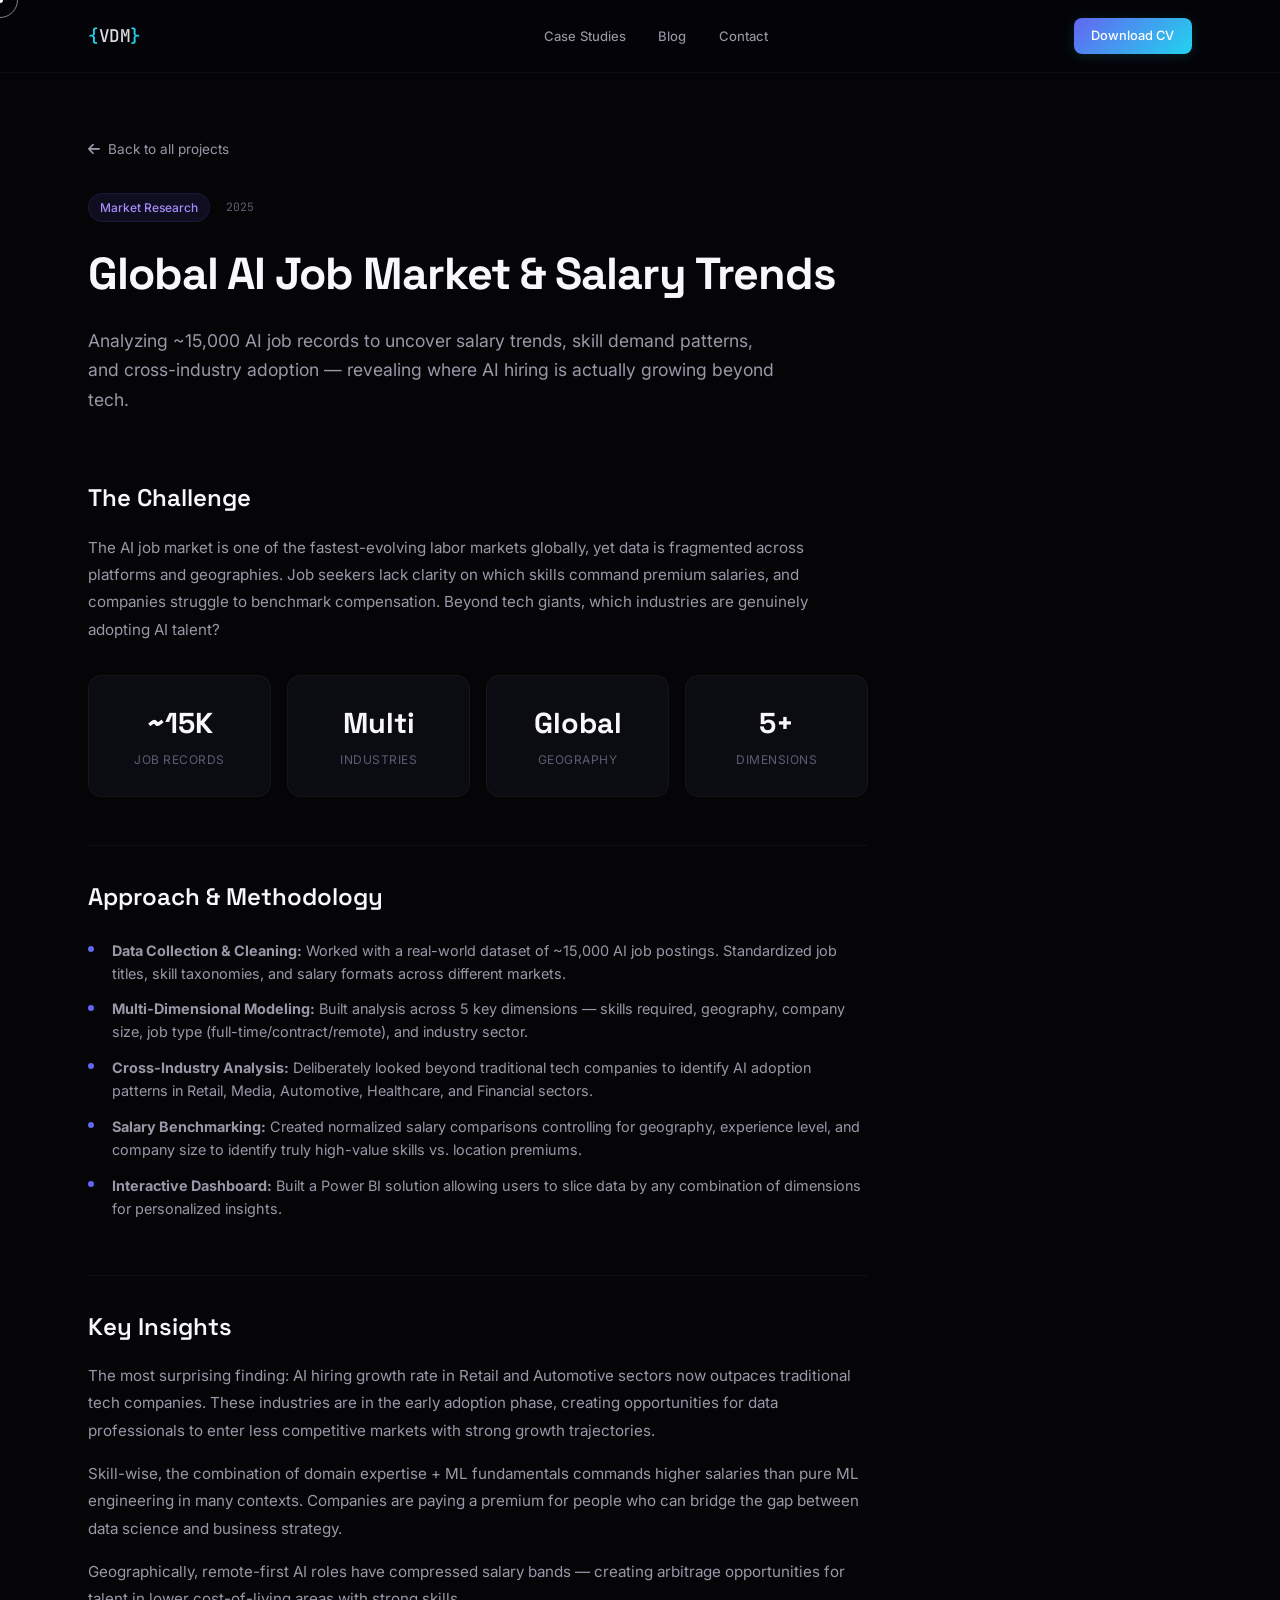
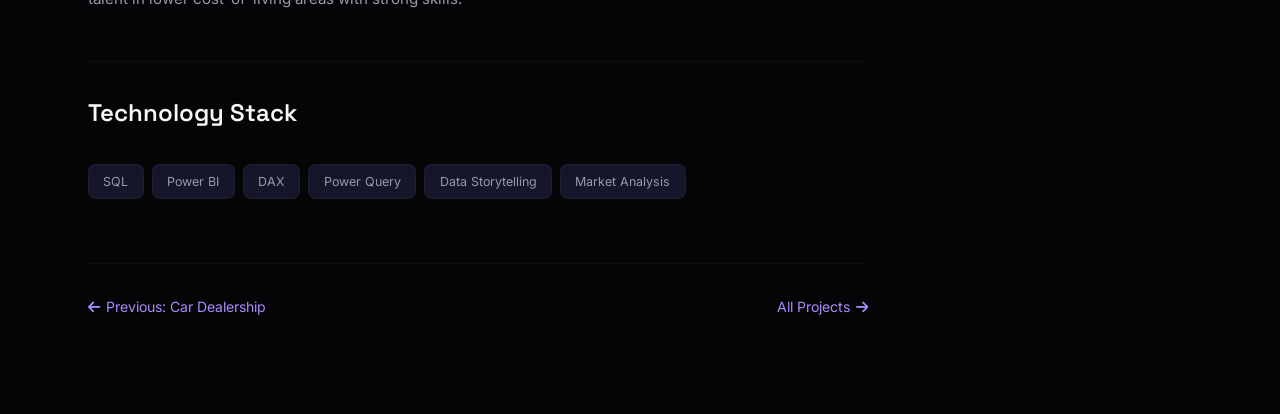
==== commit d05bb308: "feat: ux overhaul, perf optimization, i18n, bg music" ====
--- a/projects/ai-job-market.html
+++ b/projects/ai-job-market.html
@@ -36,6 +36,10 @@
     </style>
 </head>
 <body>
+    <div class="cursor" id="cursor">
+        <div class="cursor__dot"></div>
+        <div class="cursor__ring"></div>
+    </div>
     <nav class="nav nav--scrolled">
         <div class="nav__inner">
             <a href="../index.html" class="nav__logo">
@@ -141,5 +145,17 @@
             </div>
         </div>
     </main>
+    <script>
+        (function(){
+            const cursor = document.getElementById('cursor');
+            let mx=0,my=0,cx=0,cy=0;
+            document.addEventListener('mousemove',e=>{mx=e.clientX;my=e.clientY;},{passive:true});
+            (function loop(){cx+=(mx-cx)*0.15;cy+=(my-cy)*0.15;if(cursor)cursor.style.transform=`translate3d(${cx}px,${cy}px,0)`;requestAnimationFrame(loop);})();
+            document.querySelectorAll('a,button').forEach(el=>{
+                el.addEventListener('mouseenter',()=>cursor?.classList.add('cursor--hover'),{passive:true});
+                el.addEventListener('mouseleave',()=>cursor?.classList.remove('cursor--hover'),{passive:true});
+            });
+        })();
+    </script>
 </body>
 </html>
--- a/style.css
+++ b/style.css
@@ -67,6 +67,8 @@
 [data-theme="light"] .article-modal__container { background: #fff; }
 
 *, *::before, *::after { margin: 0; padding: 0; box-sizing: border-box; }
+html, body { cursor: none; }
+a, button, input, textarea, select { cursor: none; }
 
 html {
     scroll-behavior: smooth;
@@ -82,6 +84,19 @@
     overflow-x: hidden;
 }
 
+#starsCanvas {
+    position: fixed;
+    inset: 0;
+    width: 100%;
+    height: 100%;
+    z-index: -1;
+    pointer-events: none;
+}
+
+[data-theme="light"] #starsCanvas {
+    opacity: 0.3;
+}
+
 ::selection { background: var(--accent-1); color: #fff; }
 
 .container {
@@ -91,8 +106,223 @@
 }
 
 a { color: inherit; text-decoration: none; }
-button { cursor: pointer; border: none; background: none; font: inherit; color: inherit; }
+button { border: none; background: none; font: inherit; color: inherit; }
 img { max-width: 100%; display: block; }
+
+/* ═══════════════════════════════════════════════════════
+   PRELOADER
+   ═══════════════════════════════════════════════════════ */
+
+.preloader {
+    position: fixed;
+    inset: 0;
+    z-index: 100000;
+    background: var(--bg-0);
+    display: flex;
+    align-items: center;
+    justify-content: center;
+    transition: opacity 0.6s var(--ease-out), visibility 0.6s;
+}
+
+.preloader--done {
+    opacity: 0;
+    visibility: hidden;
+    pointer-events: none;
+}
+
+.preloader__inner {
+    text-align: center;
+}
+
+.preloader__logo {
+    font-family: 'JetBrains Mono', monospace;
+    font-size: 2rem;
+    font-weight: 700;
+    color: var(--text-0);
+    margin-bottom: 1.5rem;
+    animation: preloader-pulse 1.2s ease-in-out infinite;
+}
+
+.preloader__bar {
+    width: 120px;
+    height: 2px;
+    background: var(--bg-3);
+    border-radius: 2px;
+    overflow: hidden;
+}
+
+.preloader__fill {
+    height: 100%;
+    width: 0%;
+    background: var(--gradient-cyan);
+    border-radius: 2px;
+    animation: preloader-fill 1.5s var(--ease-out) forwards;
+}
+
+@keyframes preloader-pulse {
+    0%, 100% { opacity: 1; }
+    50% { opacity: 0.4; }
+}
+
+@keyframes preloader-fill {
+    to { width: 100%; }
+}
+
+/* ═══════════════════════════════════════════════════════
+   SECTION NAVIGATION DOTS
+   ═══════════════════════════════════════════════════════ */
+
+.section-dots {
+    position: fixed;
+    left: 1.5rem;
+    top: 50%;
+    transform: translateY(-50%);
+    display: flex;
+    flex-direction: column;
+    gap: 12px;
+    z-index: 900;
+}
+
+.section-dots__dot {
+    width: 8px;
+    height: 8px;
+    border-radius: 50%;
+    background: var(--text-3);
+    transition: transform 0.4s var(--ease-out), background-color 0.4s;
+    position: relative;
+}
+
+.section-dots__dot::before {
+    content: '';
+    position: absolute;
+    inset: -4px;
+    border-radius: 50%;
+    border: 1px solid transparent;
+    transition: border-color 0.4s;
+}
+
+.section-dots__dot.active {
+    background: var(--cyan);
+    transform: scale(1.4);
+}
+
+.section-dots__dot.active::before {
+    border-color: var(--cyan);
+}
+
+.section-dots__dot:hover {
+    background: var(--accent-1);
+    transform: scale(1.3);
+}
+
+@media (max-width: 768px) {
+    .section-dots { display: none; }
+}
+
+/* ═══════════════════════════════════════════════════════
+   MAGNETIC BUTTON EFFECT
+   ═══════════════════════════════════════════════════════ */
+
+.magnetic {
+    transition: transform 0.3s var(--ease-out);
+}
+
+/* ═══════════════════════════════════════════════════════
+   SMOOTH REVEAL ANIMATIONS
+   ═══════════════════════════════════════════════════════ */
+
+.reveal-text {
+    overflow: hidden;
+}
+
+.reveal-text span {
+    display: inline-block;
+    transform: translateY(100%);
+    transition: transform 0.7s var(--ease-expo);
+}
+
+.reveal-text.revealed span {
+    transform: translateY(0);
+}
+
+.stagger-reveal > * {
+    opacity: 0;
+    transform: translateY(30px);
+    transition: opacity 0.6s var(--ease-out), transform 0.6s var(--ease-expo);
+}
+
+.stagger-reveal.revealed > * {
+    opacity: 1;
+    transform: translateY(0);
+}
+
+.stagger-reveal.revealed > *:nth-child(1) { transition-delay: 0s; }
+.stagger-reveal.revealed > *:nth-child(2) { transition-delay: 0.08s; }
+.stagger-reveal.revealed > *:nth-child(3) { transition-delay: 0.16s; }
+.stagger-reveal.revealed > *:nth-child(4) { transition-delay: 0.24s; }
+.stagger-reveal.revealed > *:nth-child(5) { transition-delay: 0.32s; }
+
+/* ═══════════════════════════════════════════════════════
+   3D TILT CARD EFFECT
+   ═══════════════════════════════════════════════════════ */
+
+.tilt-card {
+    transform-style: preserve-3d;
+    transition: transform 0.15s ease-out;
+}
+
+.tilt-card > * {
+    transform: translateZ(20px);
+}
+
+/* ═══════════════════════════════════════════════════════
+   SCROLL VELOCITY INDICATOR
+   ═══════════════════════════════════════════════════════ */
+
+.velocity-line {
+    position: fixed;
+    top: 0;
+    left: 0;
+    right: 0;
+    height: 2px;
+    background: var(--gradient-cyan);
+    transform-origin: left;
+    transform: scaleX(0);
+    z-index: 10002;
+    opacity: 0;
+    transition: opacity 0.3s;
+}
+
+.velocity-line.active {
+    opacity: 1;
+}
+
+/* ═══════════════════════════════════════════════════════
+   HOVER UNDERLINE ANIMATION
+   ═══════════════════════════════════════════════════════ */
+
+.nav__link {
+    position: relative;
+}
+
+.nav__link::after {
+    content: '';
+    position: absolute;
+    bottom: -4px;
+    left: 0;
+    width: 100%;
+    height: 2px;
+    background: var(--gradient-cyan);
+    transform: scaleX(0);
+    transform-origin: right;
+    transition: transform 0.4s var(--ease-expo);
+}
+
+.nav__link:hover::after,
+.nav__link.active::after {
+    transform: scaleX(1);
+    transform-origin: left;
+}
 
 /* ═══════════════════════════════════════════════════════
    CURSOR & GLOW
@@ -101,12 +331,83 @@
 .cursor-glow {
     position: fixed;
     top: 0; left: 0;
-    width: 800px; height: 800px;
+    width: 600px; height: 600px;
     border-radius: 50%;
-    background: radial-gradient(circle, rgba(99,102,241,0.07) 0%, rgba(34,211,238,0.03) 30%, transparent 65%);
+    background: radial-gradient(circle, rgba(99,102,241,0.09) 0%, rgba(34,211,238,0.04) 35%, transparent 70%);
     pointer-events: none;
     z-index: 0;
     will-change: transform;
+    contain: strict;
+}
+
+/* Cursor trail canvas */
+.cursor-trail-canvas {
+    position: fixed;
+    inset: 0;
+    pointer-events: none;
+    z-index: 99998;
+}
+
+@media (max-width: 768px) { .cursor-trail-canvas { display: none; } }
+@media (pointer: coarse) { .cursor-trail-canvas { display: none; } }
+
+/* Section progress bar */
+.section-progress {
+    position: fixed;
+    bottom: 0;
+    left: 0;
+    right: 0;
+    height: 3px;
+    background: var(--gradient-cyan);
+    transform-origin: left;
+    transform: scaleX(0);
+    z-index: 10001;
+    opacity: 0.7;
+}
+
+/* Section focus state */
+section.section--focus {
+    opacity: 1;
+}
+
+section:not(.section--focus) {
+    opacity: 0.92;
+    transition: opacity 0.6s var(--ease-out);
+}
+
+
+
+/* Image reveal on scroll */
+.img-reveal {
+    opacity: 0;
+    transform: scale(0.95);
+    transition: opacity 0.8s var(--ease-expo), transform 0.8s var(--ease-expo);
+}
+
+.img-revealed {
+    opacity: 1;
+    transform: scale(1);
+}
+
+/* Badge pulse */
+.badge-pulse {
+    animation: badge-ping 1s var(--ease-out);
+}
+
+@keyframes badge-ping {
+    0% { box-shadow: 0 0 0 0 rgba(34, 211, 238, 0.4); }
+    100% { box-shadow: 0 0 0 12px rgba(34, 211, 238, 0); }
+}
+
+/* Field focus glow */
+.field--focused {
+    box-shadow: 0 0 0 2px rgba(34, 211, 238, 0.2);
+    border-radius: var(--radius-md);
+}
+
+/* Nav link letter spacing transition */
+.nav__link {
+    transition: color 0.3s, background 0.3s, letter-spacing 0.3s var(--ease-out);
 }
 
 /* Spotlight on cards */
@@ -145,7 +446,7 @@
     top: 0; left: 0; right: 0;
     height: var(--nav-height);
     z-index: 1000;
-    transition: background 0.5s, box-shadow 0.5s, backdrop-filter 0.5s;
+    transition: background 0.4s;
 }
 
 .nav--scrolled {
@@ -159,9 +460,10 @@
     margin: 0 auto;
     padding: 0 clamp(1.5rem, 4vw, 3rem);
     height: 100%;
-    display: flex;
+    display: grid;
+    grid-template-columns: 150px 1fr auto;
     align-items: center;
-    justify-content: space-between;
+    gap: 1rem;
 }
 
 .nav__logo {
@@ -176,6 +478,7 @@
 .nav__links {
     display: flex;
     gap: 0.25rem;
+    justify-content: center;
 }
 
 .nav__link {
@@ -186,6 +489,8 @@
     border-radius: var(--radius-sm);
     transition: color 0.3s, background 0.3s;
     position: relative;
+    white-space: nowrap;
+    min-width: max-content;
 }
 
 .nav__link:hover, .nav__link--active {
@@ -203,14 +508,136 @@
     border-radius: 1px;
 }
 
-.nav__actions { display: flex; align-items: center; gap: 0.75rem; }
+.nav__actions { display: flex; align-items: center; gap: 0.75rem; justify-self: end; flex-shrink: 0; white-space: nowrap; }
+
+.music-control {
+    position: relative;
+    display: flex;
+    align-items: center;
+    width: 38px;
+    height: 38px;
+    flex-shrink: 0;
+}
+
+.music-toggle {
+    width: 38px; height: 38px;
+    border-radius: 50%;
+    display: flex; align-items: center; justify-content: center;
+    border: 1px solid var(--border);
+    transition: border-color 0.3s, background-color 0.3s;
+    position: relative;
+    overflow: hidden;
+}
+
+.music-toggle:hover {
+    border-color: var(--border-hover);
+    background: var(--accent-glow);
+}
+
+.music-toggle__icon {
+    position: absolute;
+    font-size: 0.85rem;
+    color: var(--text-2);
+    transition: opacity 0.3s, transform 0.3s;
+}
+
+.music-toggle__icon--on { opacity: 0; transform: scale(0.5); }
+.music-toggle__icon--off { opacity: 1; transform: scale(1); }
+
+.music-toggle.playing .music-toggle__icon--on { opacity: 1; transform: scale(1); color: var(--cyan); }
+.music-toggle.playing .music-toggle__icon--off { opacity: 0; transform: scale(0.5); }
+
+.music-control__slider {
+    position: absolute;
+    top: 100%;
+    left: 50%;
+    transform: translateX(-50%) scaleY(0);
+    transform-origin: top center;
+    opacity: 0;
+    padding: 10px 12px;
+    background: var(--bg-2);
+    border: 1px solid var(--border);
+    border-radius: var(--radius-sm);
+    transition: opacity 0.3s var(--ease-out), transform 0.3s var(--ease-out);
+    margin-top: 8px;
+    z-index: 100;
+}
+
+.music-control:hover .music-control__slider {
+    opacity: 1;
+    transform: translateX(-50%) scaleY(1);
+}
+
+.music-volume {
+    -webkit-appearance: none;
+    appearance: none;
+    width: 100px;
+    height: 4px;
+    background: var(--bg-4);
+    border-radius: 2px;
+    outline: none;
+    display: block;
+}
+
+.music-volume::-webkit-slider-thumb {
+    -webkit-appearance: none;
+    appearance: none;
+    width: 14px;
+    height: 14px;
+    border-radius: 50%;
+    background: var(--cyan);
+    cursor: none;
+    box-shadow: 0 0 8px rgba(34, 211, 238, 0.4);
+}
+
+.music-volume::-moz-range-thumb {
+    width: 14px;
+    height: 14px;
+    border-radius: 50%;
+    background: var(--cyan);
+    border: none;
+    cursor: none;
+    box-shadow: 0 0 8px rgba(34, 211, 238, 0.4);
+}
+
+.lang-switch {
+    display: flex;
+    border: 1px solid var(--border);
+    border-radius: 20px;
+    overflow: hidden;
+    flex-shrink: 0;
+}
+
+.lang-switch__btn {
+    font-family: 'JetBrains Mono', monospace;
+    font-size: 0.65rem;
+    font-weight: 700;
+    width: 32px;
+    height: 28px;
+    display: flex;
+    align-items: center;
+    justify-content: center;
+    color: var(--text-3);
+    transition: color 0.3s, background-color 0.3s;
+    letter-spacing: -0.5px;
+}
+
+.lang-switch__btn.active {
+    color: var(--bg-0);
+    background: var(--cyan);
+}
+
+.lang-switch__btn:not(.active):hover {
+    color: var(--text-1);
+    background: var(--accent-glow);
+}
 
 .theme-toggle {
     width: 38px; height: 38px;
     border-radius: 50%;
     display: flex; align-items: center; justify-content: center;
     border: 1px solid var(--border);
-    transition: all 0.3s var(--ease-out);
+    transition: border-color 0.3s, background-color 0.3s;
     position: relative;
     overflow: hidden;
 }
@@ -223,7 +650,7 @@
 .theme-toggle__icon {
     position: absolute;
     font-size: 0.95rem;
-    transition: all 0.4s var(--ease-out);
+    transition: opacity 0.4s var(--ease-out), transform 0.4s var(--ease-out);
 }
 
 .theme-toggle__icon--light { color: #f59e0b; opacity: 0; transform: rotate(-90deg) scale(0.5); }
@@ -238,8 +665,11 @@
     border-radius: var(--radius-sm);
     background: var(--gradient-cyan);
     color: white;
-    transition: all 0.3s var(--ease-out);
+    transition: transform 0.3s var(--ease-out), opacity 0.3s;
     box-shadow: 0 2px 12px rgba(34,211,238,0.15);
+    min-width: 100px;
+    text-align: center;
+    white-space: nowrap;
 }
 
 .nav__cta:hover {
@@ -406,7 +836,7 @@
     border: 1px solid var(--border);
     color: var(--text-2);
     font-size: 1.1rem;
-    transition: all 0.35s var(--ease-out);
+    transition: transform 0.35s var(--ease-out), color 0.3s, border-color 0.3s, background-color 0.3s;
 }
 
 .hero__socials a:hover {
@@ -414,7 +844,6 @@
     border-color: var(--cyan);
     background: var(--cyan-glow);
     transform: translateY(-3px);
-    box-shadow: 0 8px 20px rgba(34,211,238,0.1);
 }
 
 .hero__scroll-indicator {
@@ -504,9 +933,43 @@
 
 .about__layout {
     display: grid;
-    grid-template-columns: 1.2fr 1fr;
-    gap: 4rem;
+    grid-template-columns: auto 1.2fr 1fr;
+    gap: 3rem;
     align-items: start;
+}
+
+.photo-stack {
+    position: relative;
+    width: 260px;
+    height: 340px;
+    perspective: 1000px;
+    align-self: center;
+    transform: translateY(var(--parallax, 0));
+}
+
+.photo-stack__card {
+    position: absolute;
+    inset: 0;
+    border-radius: var(--radius-md);
+    overflow: hidden;
+    box-shadow: 0 8px 32px rgba(0,0,0,0.35), 0 0 0 1px var(--border);
+    transition: transform 0.7s cubic-bezier(0.34, 1.56, 0.64, 1), opacity 0.6s var(--ease-out);
+    transform-origin: center bottom;
+    will-change: transform, opacity;
+}
+
+.photo-stack__card img {
+    width: 100%;
+    height: 100%;
+    object-fit: cover;
+    object-position: center top;
+    pointer-events: none;
+    user-select: none;
+    -webkit-user-drag: none;
+}
+
+.photo-stack__card--departing {
+    transition: transform 0.6s cubic-bezier(0.4, 0, 0.2, 1), opacity 0.5s cubic-bezier(0.4, 0, 0.2, 1);
 }
 
 .about__lead {
@@ -539,7 +1002,7 @@
     overflow: hidden;
     opacity: 0;
     transform: translateX(30px);
-    transition: all 0.7s var(--ease-expo);
+    transition: opacity 0.7s var(--ease-expo), transform 0.7s var(--ease-expo);
 }
 
 .stat-card.visible { opacity: 1; transform: translateX(0); }
@@ -593,7 +1056,7 @@
     position: relative;
     opacity: 0;
     transform: translateY(30px) scale(0.97);
-    transition: all 0.8s var(--ease-expo);
+    transition: opacity 0.8s var(--ease-expo), transform 0.8s var(--ease-expo);
 }
 
 .timeline__item.visible { opacity: 1; transform: translateY(0) scale(1); }
@@ -612,7 +1075,7 @@
     border-radius: 50%;
     background: var(--bg-1);
     border: 2px solid var(--text-3);
-    transition: all 0.5s var(--ease-out);
+    transition: border-color 0.5s var(--ease-out);
     z-index: 2;
 }
 
@@ -667,7 +1130,7 @@
     align-items: center;
     opacity: 0;
     transform: translateY(50px);
-    transition: all 0.9s var(--ease-expo);
+    transition: opacity 0.9s var(--ease-expo), transform 0.9s var(--ease-expo);
 }
 
 .case.visible { opacity: 1; transform: translateY(0); }
@@ -834,7 +1297,7 @@
     position: relative;
     opacity: 0;
     transform: translateY(30px) scale(0.96);
-    transition: all 0.8s var(--ease-expo), border-color 0.4s, box-shadow 0.4s;
+    transition: opacity 0.8s var(--ease-expo), transform 0.8s var(--ease-expo), border-color 0.4s;
 }
 
 .blog-card.visible { opacity: 1; transform: translateY(0) scale(1); }
@@ -925,7 +1388,7 @@
     background: var(--gradient-cyan);
     color: white; border-radius: var(--radius-md);
     font-weight: 500; font-size: 0.92rem;
-    transition: all 0.4s var(--ease-out);
+    transition: transform 0.4s var(--ease-out), opacity 0.3s;
     box-shadow: 0 4px 20px rgba(34,211,238,0.2);
 }
 
@@ -954,7 +1417,7 @@
     border: 1px solid var(--border);
     border-radius: var(--radius-md);
     position: relative; overflow: hidden;
-    transition: all 0.4s var(--ease-out);
+    transition: transform 0.4s var(--ease-out), border-color 0.3s;
 }
 
 .contact__channel:hover {
@@ -1002,7 +1465,7 @@
     position: absolute; left: 1rem; top: 50%; transform: translateY(-50%);
     font-size: 0.85rem; color: var(--text-3);
     pointer-events: none;
-    transition: all 0.3s var(--ease-out);
+    transition: transform 0.3s var(--ease-out), color 0.3s;
 }
 
 .form-group textarea ~ label { top: 1.1rem; transform: none; }
@@ -1021,7 +1484,7 @@
     background: var(--gradient-cyan);
     color: white; border-radius: var(--radius-md);
     font-weight: 500; font-size: 0.88rem;
-    transition: all 0.4s var(--ease-out);
+    transition: transform 0.4s var(--ease-out), opacity 0.3s;
     box-shadow: 0 4px 20px rgba(34,211,238,0.2);
     align-self: flex-start;
 }
@@ -1085,7 +1548,7 @@
     border: 1px solid var(--border);
     border-radius: 50%;
     color: var(--text-2); font-size: 1rem; z-index: 10;
-    transition: all 0.3s var(--ease-out);
+    transition: transform 0.3s var(--ease-out), background-color 0.3s, color 0.3s;
 }
 
 .article-modal__close:hover { background: var(--accent-1); color: white; transform: rotate(90deg); }
@@ -1118,7 +1581,7 @@
     background: var(--gradient-cyan);
     color: white; border-radius: var(--radius-md);
     font-weight: 500; font-size: 0.85rem;
-    transition: all 0.4s var(--ease-out);
+    transition: transform 0.4s var(--ease-out), opacity 0.3s;
     box-shadow: 0 4px 20px rgba(34,211,238,0.2);
 }
 .article__cta .btn-primary:hover { transform: translateY(-2px); box-shadow: 0 8px 30px rgba(34,211,238,0.3); }
@@ -1136,7 +1599,7 @@
 }
 
 .back-to-top {
-    position: fixed; bottom: 2rem; right: 2rem;
+    position: fixed; bottom: 2rem; right: 5rem;
     width: 44px; height: 44px;
     border-radius: 50%;
     background: var(--bg-3);
@@ -1146,8 +1609,7 @@
     z-index: 900;
     opacity: 0; transform: translateY(20px) scale(0.8);
     pointer-events: none;
-    transition: all 0.4s var(--ease-expo);
-    backdrop-filter: blur(8px);
+    transition: opacity 0.4s var(--ease-expo), transform 0.4s var(--ease-expo), background 0.3s, border-color 0.3s;
 }
 
 .back-to-top.visible { opacity: 1; transform: translateY(0) scale(1); pointer-events: auto; }
@@ -1157,7 +1619,7 @@
    PERFORMANCE
    ═══════════════════════════════════════════════════════ */
 
-.hero__visual, .hero__content, .cursor-glow, .particle, .back-to-top, .page-progress { will-change: transform; }
+.particle { will-change: transform; }
 section { contain: layout style; }
 
 /* Theme transition */
@@ -1178,7 +1640,8 @@
 
 @media (max-width: 1024px) {
     .hero__visual { width: 40%; opacity: 0.2; }
-    .about__layout { grid-template-columns: 1fr; gap: 3rem; }
+    .about__layout { grid-template-columns: 1fr; gap: 2rem; }
+    .photo-stack { width: 200px; height: 260px; margin: 0 auto 2rem; }
     .skills__radar { grid-template-columns: 1fr; }
     .resume__layout { grid-template-columns: 1fr; gap: 3rem; }
     .blog__grid { grid-template-columns: 1fr 1fr; }
@@ -1245,12 +1708,12 @@
     border-radius: 50%;
     position: absolute;
     top: -18px; left: -18px;
-    transition: transform 0.15s var(--ease-out), width 0.3s var(--ease-out), height 0.3s var(--ease-out), top 0.3s var(--ease-out), left 0.3s var(--ease-out), border-color 0.3s, background 0.3s;
+    transition: transform 0.2s var(--ease-out), border-color 0.2s, background-color 0.2s;
+    will-change: transform;
 }
 
 .cursor--hover .cursor__ring {
-    width: 56px; height: 56px;
-    top: -28px; left: -28px;
+    transform: scale(1.55);
     border-color: var(--cyan);
     background: rgba(34,211,238,0.08);
 }
@@ -1283,11 +1746,13 @@
 }
 
 @media (max-width: 768px) {
-    .cursor { display: none; }
+    .cursor, .cursor-glow, .cursor-trail-canvas { display: none; }
+    html, body, a, button, input, textarea, select { cursor: auto; }
 }
 
 @media (pointer: coarse) {
-    .cursor { display: none; }
+    .cursor, .cursor-glow, .cursor-trail-canvas { display: none; }
+    html, body, a, button, input, textarea, select { cursor: auto; }
 }
 
 /* ═══════════════════════════════════════════════════════
@@ -1387,7 +1852,7 @@
    ═══════════════════════════════════════════════════════ */
 
 .hover-lift {
-    transition: transform 0.4s var(--ease-expo), box-shadow 0.4s var(--ease-expo);
+    transition: transform 0.4s var(--ease-expo);
 }
 
 .hover-lift:hover {
@@ -1428,13 +1893,13 @@
 
 .fab-menu {
     position: fixed;
-    bottom: 5rem;
+    bottom: 2rem;
     right: 2rem;
     z-index: 901;
     display: flex;
     flex-direction: column-reverse;
     align-items: center;
-    gap: 0.5rem;
+    gap: 0.75rem;
 }
 
 .fab-menu__btn {
@@ -1443,10 +1908,9 @@
     display: flex; align-items: center; justify-content: center;
     font-size: 1rem;
     border: 1px solid var(--border);
-    backdrop-filter: blur(8px);
-    transition: all 0.3s var(--ease-out);
+    transition: transform 0.35s var(--ease-expo), opacity 0.35s var(--ease-expo);
     opacity: 0;
-    transform: scale(0.5) translateY(10px);
+    transform: scale(0.3) translateY(20px);
     pointer-events: none;
 }
 
@@ -1457,8 +1921,10 @@
 }
 
 .fab-menu.open .fab-menu__btn:nth-child(1) { transition-delay: 0s; }
-.fab-menu.open .fab-menu__btn:nth-child(2) { transition-delay: 0.05s; }
-.fab-menu.open .fab-menu__btn:nth-child(3) { transition-delay: 0.1s; }
+.fab-menu.open .fab-menu__btn:nth-child(2) { transition-delay: 0.04s; }
+.fab-menu.open .fab-menu__btn:nth-child(3) { transition-delay: 0.08s; }
+.fab-menu.open .fab-menu__btn:nth-child(4) { transition-delay: 0.12s; }
+.fab-menu.open .fab-menu__btn:nth-child(5) { transition-delay: 0.16s; }
 
 .fab-menu__btn:hover {
     background: var(--cyan);
@@ -1476,7 +1942,7 @@
     font-size: 1.2rem;
     display: flex; align-items: center; justify-content: center;
     box-shadow: 0 6px 25px rgba(34,211,238,0.25);
-    transition: all 0.3s var(--ease-out);
+    transition: transform 0.3s var(--ease-out);
     border: none;
 }
 
@@ -1512,7 +1978,7 @@
     gap: 0.6rem;
     z-index: 10002;
     opacity: 0;
-    transition: all 0.5s var(--ease-expo);
+    transition: opacity 0.5s var(--ease-expo), transform 0.5s var(--ease-expo);
     backdrop-filter: blur(12px);
     box-shadow: 0 10px 40px rgba(0,0,0,0.3);
 }
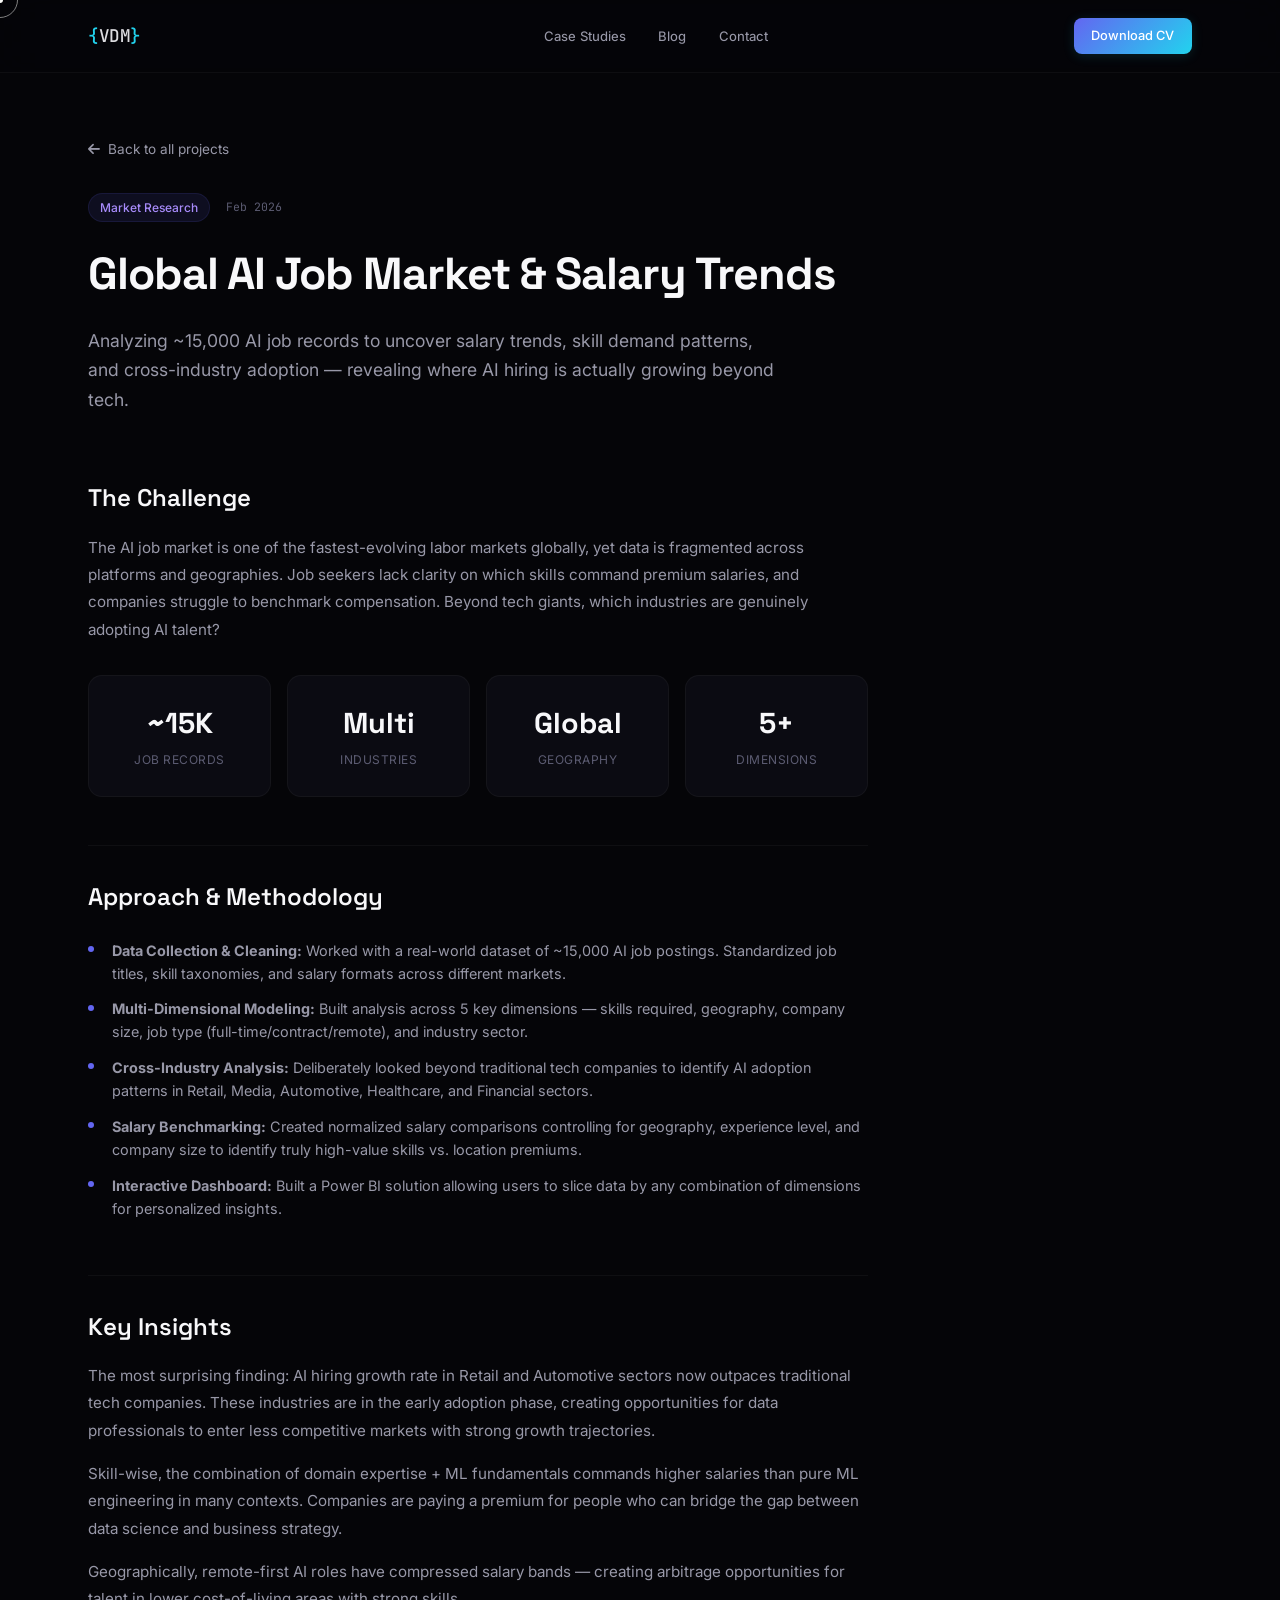
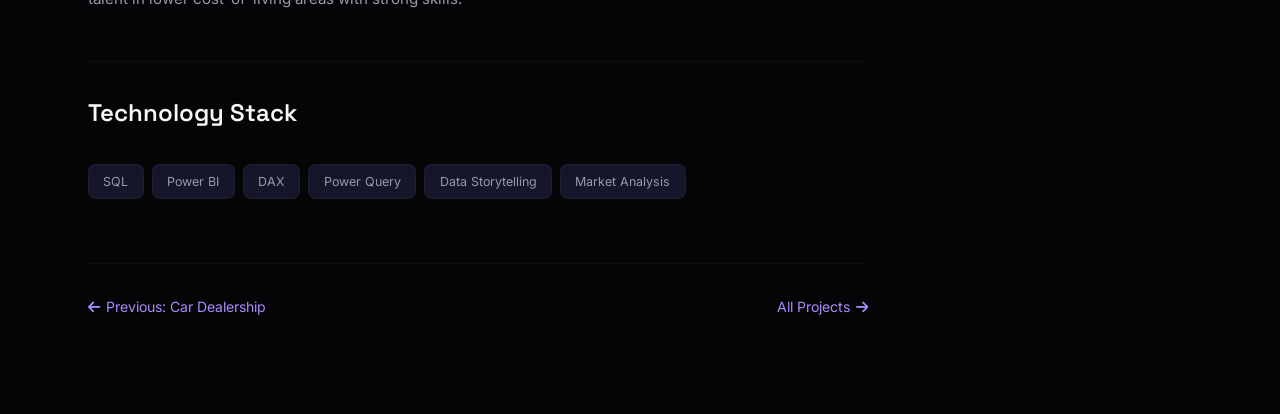
==== commit 62ad182a: "update milestones & dates to match latest CV" ====
--- a/projects/ai-job-market.html
+++ b/projects/ai-job-market.html
@@ -65,7 +65,7 @@
             <div class="case-study__hero">
                 <div class="case-study__meta">
                     <span class="case-study__tag">Market Research</span>
-                    <span class="case-study__date">2025</span>
+                    <span class="case-study__date">Feb 2026</span>
                 </div>
                 <h1 class="case-study__title">Global AI Job Market & Salary Trends</h1>
                 <p class="case-study__subtitle">
